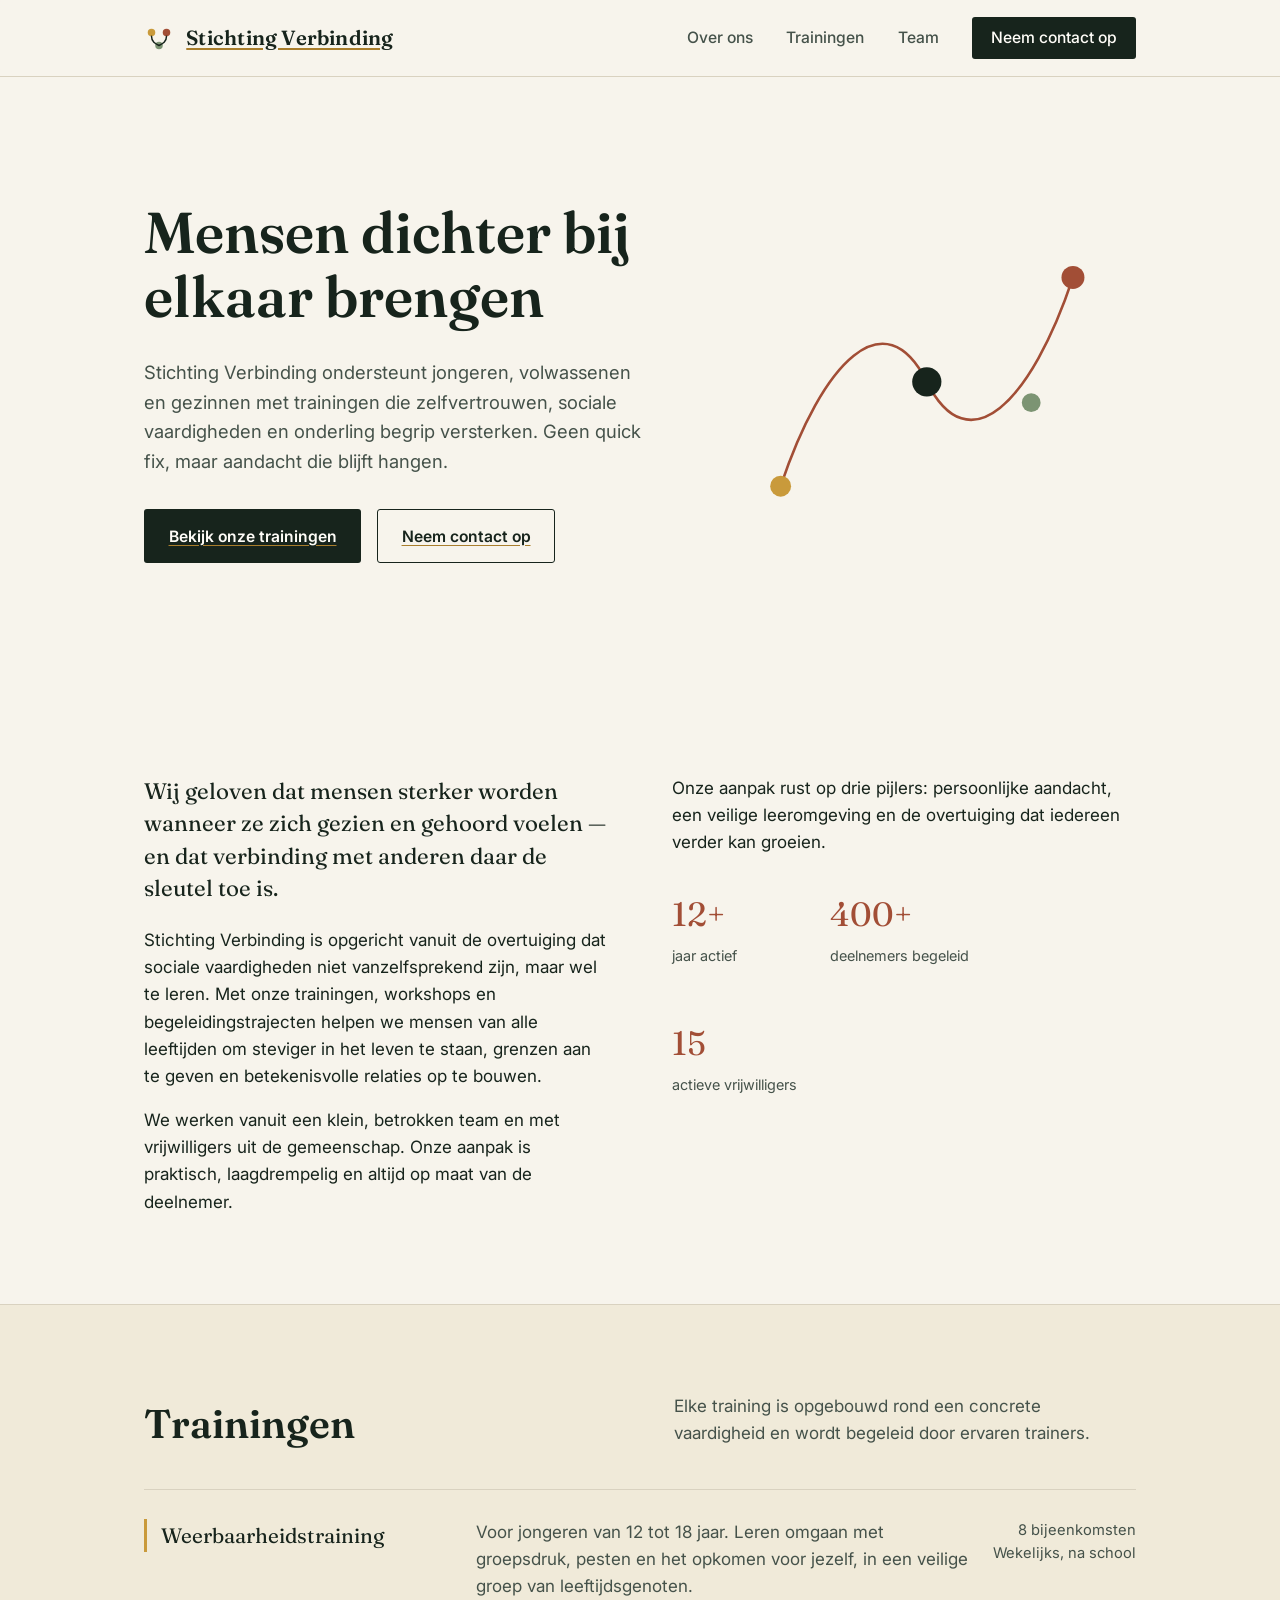
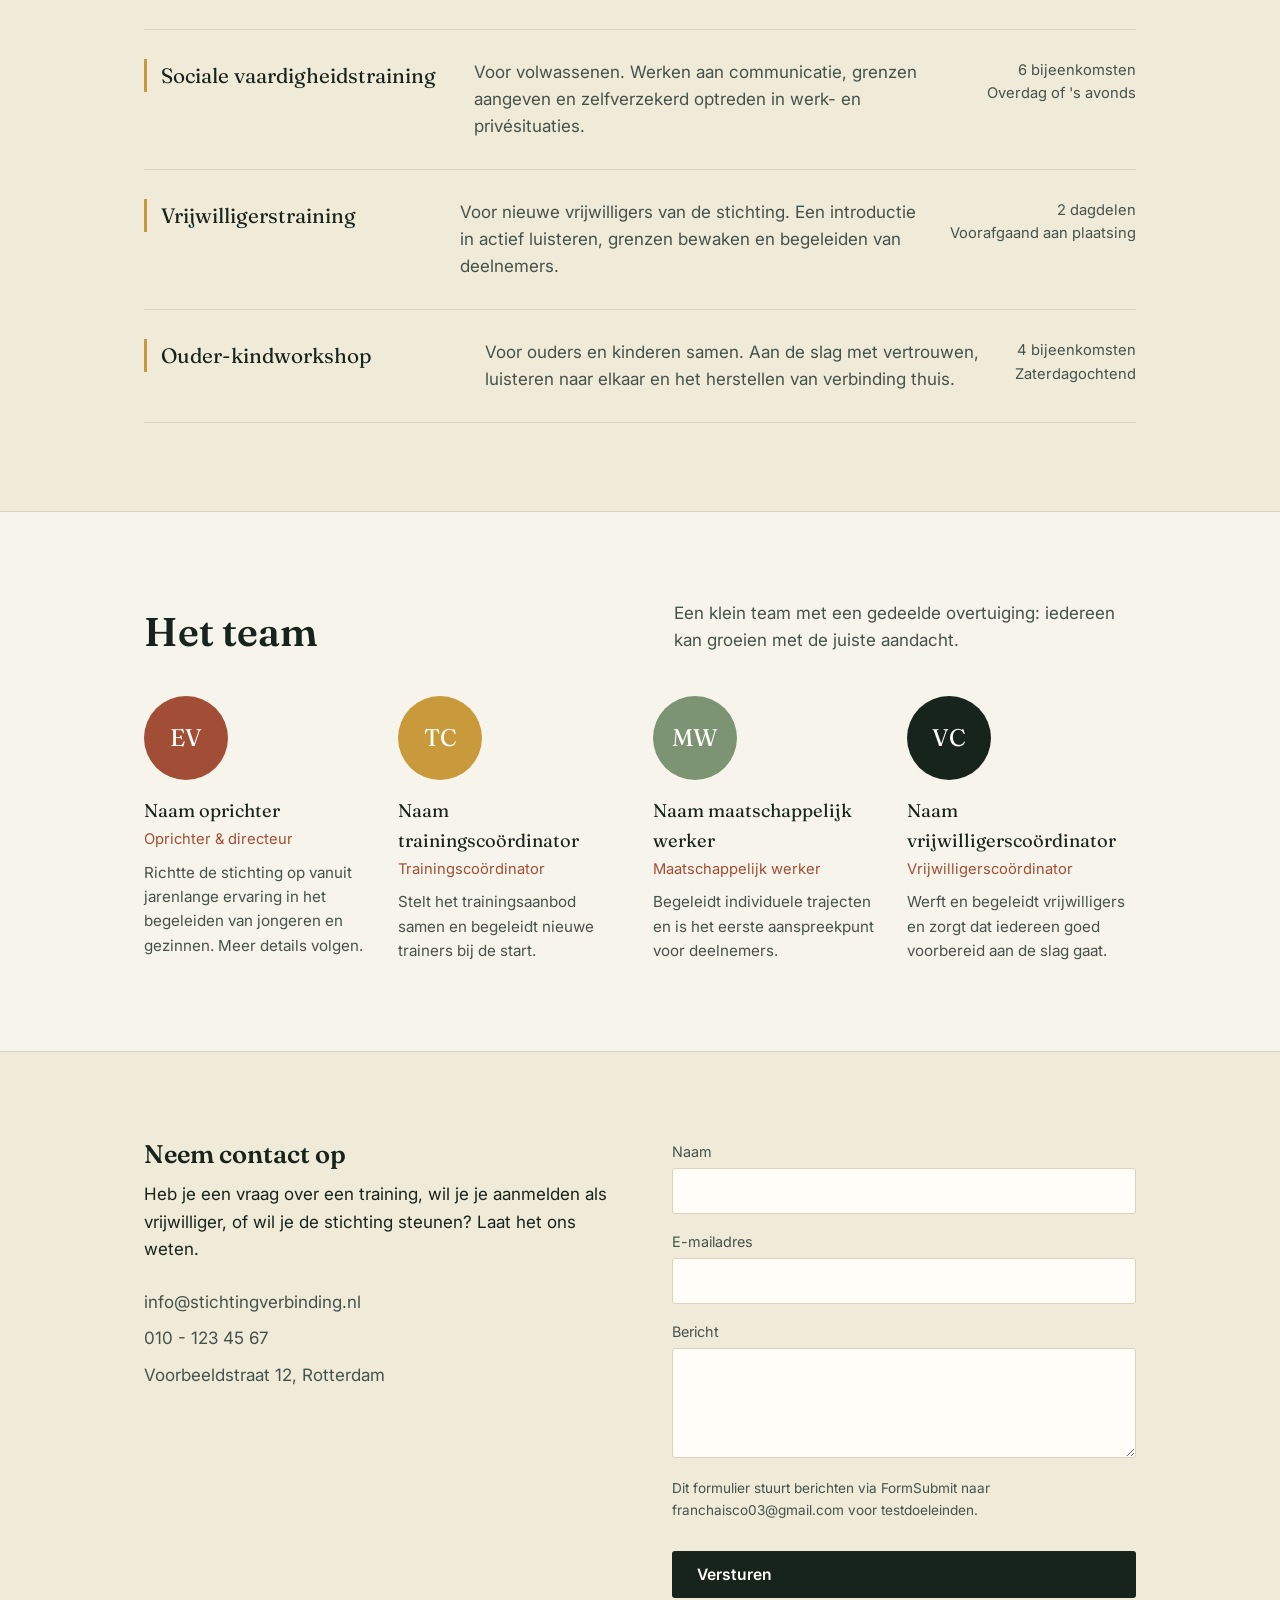
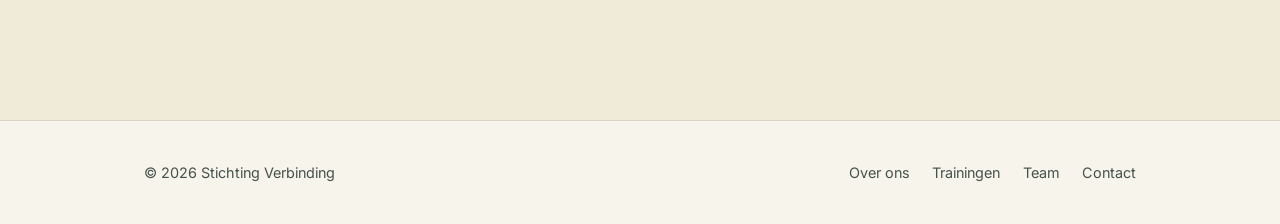
==== index.html @ 8f6799ae "index init" ====
<!DOCTYPE html>
<html lang="nl">
<head>
  <meta charset="UTF-8">
  <meta name="viewport" content="width=device-width, initial-scale=1.0">
  <title>Stichting Verbinding</title>
  <meta name="description" content="Stichting Verbinding biedt trainingen en begeleiding gericht op zelfvertrouwen, sociale vaardigheden en verbinding tussen mensen.">
  <link rel="preconnect" href="https://fonts.googleapis.com">
  <link rel="preconnect" href="https://fonts.gstatic.com" crossorigin>
  <link href="https://fonts.googleapis.com/css2?family=Fraunces:opsz,wght@9..144,500;9..144,600;9..144,700&family=Inter:wght@400;500;600;700&display=swap" rel="stylesheet">
  <link rel="stylesheet" href="webtest.css">
</head>
<body>

  <!--
    LET OP — placeholder-content:
    Naam, missietekst, trainingen en teamleden hieronder zijn voorbeelden.
    Vervang deze na het gesprek met de oprichter door de echte gegevens.
  -->

  <header class="site-header">
    <div class="container">
      <a href="#top" class="brand">
        <svg class="brand-mark" viewBox="0 0 32 32" aria-hidden="true">
          <circle cx="8" cy="10" r="4" fill="#c99a3b"/>
          <circle cx="24" cy="10" r="4" fill="#a24e36"/>
          <circle cx="16" cy="24" r="4" fill="#7c9473"/>
          <path d="M8 14 C 8 20, 12 22, 16 24 C 20 22, 24 20, 24 14" stroke="#17241c" stroke-width="1.6" fill="none" stroke-linecap="round"/>
        </svg>
        Stichting Verbinding
      </a>
      <button class="nav-toggle" aria-label="Menu openen" aria-expanded="false" aria-controls="main-nav">
        <svg viewBox="0 0 24 24" fill="none" stroke="currentColor" stroke-width="2" stroke-linecap="round">
          <line x1="3" y1="6" x2="21" y2="6"/>
          <line x1="3" y1="12" x2="21" y2="12"/>
          <line x1="3" y1="18" x2="21" y2="18"/>
        </svg>
      </button>
      <nav class="main-nav" id="main-nav">
        <a href="#over-ons">Over ons</a>
        <a href="#trainingen">Trainingen</a>
        <a href="#team">Team</a>
        <a href="#contact" class="cta-link">Neem contact op</a>
      </nav>
    </div>
  </header>

  <main id="top">

    <!-- Hero -->
    <section class="hero">
      <div class="container">
        <div class="hero-copy">
          <h1>Mensen dichter bij elkaar brengen</h1>
          <p class="lede">
            Stichting Verbinding ondersteunt jongeren, volwassenen en gezinnen
            met trainingen die zelfvertrouwen, sociale vaardigheden en onderling
            begrip versterken. Geen quick fix, maar aandacht die blijft hangen.
          </p>
          <div class="hero-actions">
            <a href="#trainingen" class="btn btn-primary">Bekijk onze trainingen</a>
            <a href="#contact" class="btn btn-secondary">Neem contact op</a>
          </div>
        </div>
        <div class="hero-art" aria-hidden="true">
          <svg class="thread-svg" viewBox="0 0 400 400" xmlns="http://www.w3.org/2000/svg">
            <path class="thread-path" d="M 60 300 C 100 180, 160 120, 200 200 C 240 280, 300 220, 340 100" />
            <circle class="thread-node gold" cx="60" cy="300" r="10"/>
            <circle class="thread-node" cx="200" cy="200" r="14"/>
            <circle class="thread-node sage" cx="300" cy="220" r="9"/>
            <circle class="thread-node rust" cx="340" cy="100" r="11"/>
          </svg>
        </div>
      </div>
    </section>

    <!-- Over ons -->
    <section class="section" id="over-ons">
      <div class="container about-grid">
        <div>
          <p class="lede">
            Wij geloven dat mensen sterker worden wanneer ze zich gezien en
            gehoord voelen — en dat verbinding met anderen daar de sleutel toe is.
          </p>
          <p>
            Stichting Verbinding is opgericht vanuit de overtuiging dat sociale
            vaardigheden niet vanzelfsprekend zijn, maar wel te leren. Met onze
            trainingen, workshops en begeleidingstrajecten helpen we mensen van
            alle leeftijden om steviger in het leven te staan, grenzen aan te
            geven en betekenisvolle relaties op te bouwen.
          </p>
          <p>
            We werken vanuit een klein, betrokken team en met vrijwilligers uit
            de gemeenschap. Onze aanpak is praktisch, laagdrempelig en altijd
            op maat van de deelnemer.
          </p>
        </div>
        <div>
          <p>
            Onze aanpak rust op drie pijlers: persoonlijke aandacht, een veilige
            leeromgeving en de overtuiging dat iedereen verder kan groeien.
          </p>
          <div class="stat-row">
            <div class="stat">
              <span class="num">12+</span>
              <span class="label">jaar actief</span>
            </div>
            <div class="stat">
              <span class="num">400+</span>
              <span class="label">deelnemers begeleid</span>
            </div>
            <div class="stat">
              <span class="num">15</span>
              <span class="label">actieve vrijwilligers</span>
            </div>
          </div>
        </div>
      </div>
    </section>

    <!-- Trainingen -->
    <section class="section section-alt" id="trainingen">
      <div class="container">
        <div class="section-head">
          <h2>Trainingen</h2>
          <p class="section-intro">
            Elke training is opgebouwd rond een concrete vaardigheid en wordt
            begeleid door ervaren trainers.
          </p>
        </div>
        <div class="training-list">
          <div class="training-row">
            <div class="training-name">Weerbaarheidstraining</div>
            <div class="training-desc">
              Voor jongeren van 12 tot 18 jaar. Leren omgaan met groepsdruk,
              pesten en het opkomen voor jezelf, in een veilige groep van
              leeftijdsgenoten.
            </div>
            <div class="training-meta">
              <span>8 bijeenkomsten</span>
              <span>Wekelijks, na school</span>
            </div>
          </div>
          <div class="training-row">
            <div class="training-name">Sociale vaardigheidstraining</div>
            <div class="training-desc">
              Voor volwassenen. Werken aan communicatie, grenzen aangeven en
              zelfverzekerd optreden in werk- en privésituaties.
            </div>
            <div class="training-meta">
              <span>6 bijeenkomsten</span>
              <span>Overdag of 's avonds</span>
            </div>
          </div>
          <div class="training-row">
            <div class="training-name">Vrijwilligerstraining</div>
            <div class="training-desc">
              Voor nieuwe vrijwilligers van de stichting. Een introductie in
              actief luisteren, grenzen bewaken en begeleiden van deelnemers.
            </div>
            <div class="training-meta">
              <span>2 dagdelen</span>
              <span>Voorafgaand aan plaatsing</span>
            </div>
          </div>
          <div class="training-row">
            <div class="training-name">Ouder-kindworkshop</div>
            <div class="training-desc">
              Voor ouders en kinderen samen. Aan de slag met vertrouwen,
              luisteren naar elkaar en het herstellen van verbinding thuis.
            </div>
            <div class="training-meta">
              <span>4 bijeenkomsten</span>
              <span>Zaterdagochtend</span>
            </div>
          </div>
        </div>
      </div>
    </section>

    <!-- Team -->
    <section class="section" id="team">
      <div class="container">
        <div class="section-head">
          <h2>Het team</h2>
          <p class="section-intro">
            Een klein team met een gedeelde overtuiging: iedereen kan groeien
            met de juiste aandacht.
          </p>
        </div>
        <div class="team-grid">
          <div class="team-card">
            <div class="avatar" style="background:#a24e36;">EV</div>
            <div class="team-name">Naam oprichter</div>
            <div class="team-role">Oprichter &amp; directeur</div>
            <p class="team-bio">
              Richtte de stichting op vanuit jarenlange ervaring in het
              begeleiden van jongeren en gezinnen. Meer details volgen.
            </p>
          </div>
          <div class="team-card">
            <div class="avatar" style="background:#c99a3b;">TC</div>
            <div class="team-name">Naam trainingscoördinator</div>
            <div class="team-role">Trainingscoördinator</div>
            <p class="team-bio">
              Stelt het trainingsaanbod samen en begeleidt nieuwe trainers bij
              de start.
            </p>
          </div>
          <div class="team-card">
            <div class="avatar" style="background:#7c9473;">MW</div>
            <div class="team-name">Naam maatschappelijk werker</div>
            <div class="team-role">Maatschappelijk werker</div>
            <p class="team-bio">
              Begeleidt individuele trajecten en is het eerste aanspreekpunt
              voor deelnemers.
            </p>
          </div>
          <div class="team-card">
            <div class="avatar" style="background:#17241c;">VC</div>
            <div class="team-name">Naam vrijwilligerscoördinator</div>
            <div class="team-role">Vrijwilligerscoördinator</div>
            <p class="team-bio">
              Werft en begeleidt vrijwilligers en zorgt dat iedereen goed
              voorbereid aan de slag gaat.
            </p>
          </div>
        </div>
      </div>
    </section>

    <!-- Contact -->
    <section class="section section-alt" id="contact">
      <div class="container contact-grid">
        <div>
          <h2>Neem contact op</h2>
          <p>
            Heb je een vraag over een training, wil je je aanmelden als
            vrijwilliger, of wil je de stichting steunen? Laat het ons weten.
          </p>
          <div class="contact-details">
            <span>info@stichtingverbinding.nl</span>
            <span>010 - 123 45 67</span>
            <span>Voorbeeldstraat 12, Rotterdam</span>
          </div>
        </div>
        <form class="contact-form" id="contact-form" action="https://formsubmit.co/ajax/franchaisco03@gmail.com" method="POST">
          <input type="hidden" name="_subject" value="Nieuw bericht via de website">
          <input type="hidden" name="_captcha" value="false">
          <input type="hidden" name="_template" value="table">
          <input type="hidden" name="_replyto" value="email">
          <div class="field">
            <label for="name">Naam</label>
            <input type="text" id="name" name="name" required>
          </div>
          <div class="field">
            <label for="email">E-mailadres</label>
            <input type="email" id="email" name="email" required>
          </div>
          <div class="field">
            <label for="message">Bericht</label>
            <textarea id="message" name="message" required></textarea>
          </div>
          <p class="form-note">
            Dit formulier stuurt berichten via FormSubmit naar
            franchaisco03@gmail.com voor testdoeleinden.
          </p>
          <button type="submit" class="btn btn-primary">Versturen</button>
          <p class="form-status" id="form-status" role="status"></p>
        </form>
      </div>
    </section>

  </main>

  <footer class="site-footer">
    <div class="container">
      <span>&copy; 2026 Stichting Verbinding</span>
      <div class="footer-links">
        <a href="#over-ons">Over ons</a>
        <a href="#trainingen">Trainingen</a>
        <a href="#team">Team</a>
        <a href="#contact">Contact</a>
      </div>
    </div>
  </footer>

  <script src="webtest.js"></script>
</body>
</html>
---- webtest.css ----
/* ===========================================================
   Stichting Verbinding — stylesheet
   Design tokens
   =========================================================== */
:root {
  --bg: #f7f4ec;
  --bg-soft: #f0ead9;
  --ink: #17241c;
  --ink-soft: #45524a;
  --gold: #c99a3b;
  --gold-deep: #a97e2c;
  --rust: #a24e36;
  --sage: #7c9473;
  --line: #d9d2c0;
  --white: #fffdf8;

  --font-display: "Fraunces", "Iowan Old Style", Georgia, serif;
  --font-body: "Inter", "Segoe UI", system-ui, sans-serif;

  --max-width: 1120px;
  --gutter: clamp(20px, 5vw, 64px);
}

@media (prefers-reduced-motion: reduce) {
  * {
    animation-duration: 0.001ms !important;
    animation-iteration-count: 1 !important;
    transition-duration: 0.001ms !important;
    scroll-behavior: auto !important;
  }
}

*, *::before, *::after { box-sizing: border-box; }

html {
  scroll-behavior: smooth;
}

body {
  margin: 0;
  background: var(--bg);
  color: var(--ink);
  font-family: var(--font-body);
  font-size: 17px;
  line-height: 1.6;
  -webkit-font-smoothing: antialiased;
}

img, svg { display: block; max-width: 100%; }

a {
  color: inherit;
  text-decoration-color: var(--gold-deep);
  text-underline-offset: 3px;
}

a:focus-visible,
button:focus-visible,
input:focus-visible,
textarea:focus-visible {
  outline: 2px solid var(--rust);
  outline-offset: 3px;
  border-radius: 2px;
}

h1, h2, h3 {
  font-family: var(--font-display);
  font-weight: 600;
  line-height: 1.12;
  margin: 0;
  color: var(--ink);
}

p { margin: 0 0 1em; }
p:last-child { margin-bottom: 0; }

.container {
  max-width: var(--max-width);
  margin-inline: auto;
  padding-inline: var(--gutter);
}

.eyebrow-note {
  font-family: var(--font-body);
  font-size: 0.9rem;
  color: var(--ink-soft);
  margin-bottom: 0.9rem;
}

.btn {
  display: inline-flex;
  align-items: center;
  gap: 0.5em;
  font-family: var(--font-body);
  font-weight: 600;
  font-size: 0.98rem;
  padding: 0.85em 1.5em;
  border-radius: 3px;
  border: 1.5px solid transparent;
  cursor: pointer;
  transition: background-color 0.18s ease, color 0.18s ease, border-color 0.18s ease;
}

.btn-primary {
  background: var(--ink);
  color: var(--white);
}
.btn-primary:hover { background: var(--rust); }

.btn-secondary {
  background: transparent;
  color: var(--ink);
  border-color: var(--ink);
}
.btn-secondary:hover {
  background: var(--ink);
  color: var(--white);
}

/* ===========================================================
   Header
   =========================================================== */
.site-header {
  position: sticky;
  top: 0;
  z-index: 40;
  background: rgba(247, 244, 236, 0.92);
  backdrop-filter: blur(6px);
  border-bottom: 1px solid var(--line);
}

.site-header .container {
  display: flex;
  align-items: center;
  justify-content: space-between;
  height: 76px;
}

.brand {
  display: flex;
  align-items: center;
  gap: 0.6em;
  font-family: var(--font-display);
  font-size: 1.28rem;
  font-weight: 600;
  letter-spacing: 0.01em;
}

.brand-mark {
  width: 30px;
  height: 30px;
  flex-shrink: 0;
}

.main-nav {
  display: flex;
  align-items: center;
  gap: 2.1rem;
}

.main-nav a {
  font-size: 0.98rem;
  font-weight: 500;
  text-decoration: none;
  color: var(--ink-soft);
  position: relative;
}

.main-nav a:hover { color: var(--ink); }

.main-nav a.cta-link {
  color: var(--white);
  background: var(--ink);
  padding: 0.55em 1.2em;
  border-radius: 3px;
}
.main-nav a.cta-link:hover { background: var(--rust); }

.nav-toggle {
  display: none;
  background: none;
  border: none;
  cursor: pointer;
  padding: 8px;
}
.nav-toggle svg { width: 26px; height: 26px; }

@media (max-width: 760px) {
  .main-nav {
    position: fixed;
    inset: 76px 0 0 0;
    background: var(--bg);
    flex-direction: column;
    align-items: flex-start;
    padding: 2rem var(--gutter);
    gap: 1.6rem;
    transform: translateX(100%);
    transition: transform 0.28s ease;
  }
  .main-nav.open { transform: translateX(0); }
  .main-nav a { font-size: 1.15rem; }
  .nav-toggle { display: block; }
}

/* ===========================================================
   Hero
   =========================================================== */
.hero {
  padding-block: clamp(3rem, 8vw, 6rem);
}

.hero .container {
  display: grid;
  grid-template-columns: 1.1fr 0.9fr;
  gap: clamp(2rem, 5vw, 4rem);
  align-items: center;
}

.hero-copy h1 {
  font-size: clamp(2.4rem, 5vw, 3.6rem);
  max-width: 14ch;
  margin-bottom: 0.5em;
}

.hero-copy .lede {
  font-size: 1.15rem;
  color: var(--ink-soft);
  max-width: 46ch;
  margin-bottom: 1.8em;
}

.hero-actions {
  display: flex;
  gap: 1rem;
  flex-wrap: wrap;
}

.hero-art {
  width: 100%;
  aspect-ratio: 1 / 1;
}

.thread-path {
  stroke: var(--rust);
  stroke-width: 2.5;
  fill: none;
  stroke-linecap: round;
  stroke-dasharray: 900;
  stroke-dashoffset: 900;
  animation: draw-thread 1.8s ease-out 0.2s forwards;
}

.thread-node { fill: var(--ink); }
.thread-node.gold { fill: var(--gold); }
.thread-node.sage { fill: var(--sage); }
.thread-node.rust { fill: var(--rust); }

@keyframes draw-thread {
  to { stroke-dashoffset: 0; }
}

/* ===========================================================
   Section shell
   =========================================================== */
.section {
  padding-block: clamp(3rem, 7vw, 5.5rem);
}

.section + .section { border-top: 1px solid var(--line); }

.section-alt { background: var(--bg-soft); }

.section-head {
  display: flex;
  justify-content: space-between;
  align-items: flex-end;
  gap: 2rem;
  margin-bottom: 2.6rem;
}

.section-head h2 {
  font-size: clamp(1.8rem, 3.4vw, 2.5rem);
}

.section-head .section-intro {
  max-width: 42ch;
  color: var(--ink-soft);
}

/* ===========================================================
   Over ons
   =========================================================== */
.about-grid {
  display: grid;
  grid-template-columns: 1fr 1fr;
  gap: clamp(2rem, 5vw, 4rem);
}

.about-grid .lede {
  font-family: var(--font-display);
  font-size: 1.4rem;
  line-height: 1.45;
  color: var(--ink);
  margin-bottom: 1em;
}

.stat-row {
  display: flex;
  gap: clamp(1.6rem, 4vw, 3rem);
  margin-top: 2rem;
  flex-wrap: wrap;
}

.stat {
  min-width: 110px;
}

.stat .num {
  font-family: var(--font-display);
  font-size: 2.1rem;
  color: var(--rust);
  display: block;
}

.stat .label {
  font-size: 0.9rem;
  color: var(--ink-soft);
}

/* ===========================================================
   Trainingen
   =========================================================== */
.training-list {
  display: flex;
  flex-direction: column;
}

.training-row {
  display: grid;
  grid-template-columns: minmax(0, 1fr) minmax(0, 1.6fr) auto;
  gap: 1.5rem;
  align-items: start;
  padding-block: 1.8rem;
  border-top: 1px solid var(--line);
}

.training-row:last-child { border-bottom: 1px solid var(--line); }

.training-name {
  font-family: var(--font-display);
  font-size: 1.3rem;
  border-left: 3px solid var(--gold);
  padding-left: 0.9rem;
}

.training-desc { color: var(--ink-soft); }

.training-meta {
  text-align: right;
  font-size: 0.92rem;
  color: var(--ink-soft);
  white-space: nowrap;
}

.training-meta span { display: block; }

@media (max-width: 760px) {
  .training-row {
    grid-template-columns: 1fr;
    gap: 0.6rem;
  }
  .training-meta { text-align: left; }
}

/* ===========================================================
   Team
   =========================================================== */
.team-grid {
  display: grid;
  grid-template-columns: repeat(auto-fit, minmax(220px, 1fr));
  gap: 2rem 1.6rem;
}

.team-card { text-align: left; }

.avatar {
  width: 84px;
  height: 84px;
  border-radius: 50%;
  display: flex;
  align-items: center;
  justify-content: center;
  font-family: var(--font-display);
  font-size: 1.5rem;
  color: var(--white);
  margin-bottom: 1rem;
}

.team-name {
  font-family: var(--font-display);
  font-size: 1.15rem;
  margin-bottom: 0.15em;
}

.team-role {
  font-size: 0.92rem;
  color: var(--rust);
  margin-bottom: 0.6em;
}

.team-bio {
  font-size: 0.95rem;
  color: var(--ink-soft);
}

/* ===========================================================
   Contact / CTA
   =========================================================== */
.contact-grid {
  display: grid;
  grid-template-columns: 1fr 1fr;
  gap: clamp(2rem, 5vw, 4rem);
  align-items: start;
}

.contact-grid h2 { margin-bottom: 0.5em; }

.contact-details {
  margin-top: 1.6rem;
  display: flex;
  flex-direction: column;
  gap: 0.6rem;
  color: var(--ink-soft);
}

form.contact-form {
  display: flex;
  flex-direction: column;
  gap: 1rem;
}

.field label {
  display: block;
  font-size: 0.9rem;
  margin-bottom: 0.35em;
  color: var(--ink-soft);
}

.field input,
.field textarea {
  width: 100%;
  font-family: var(--font-body);
  font-size: 1rem;
  padding: 0.75em 0.9em;
  border: 1.5px solid var(--line);
  border-radius: 3px;
  background: var(--white);
  color: var(--ink);
}

.field textarea { resize: vertical; min-height: 110px; }

.form-note {
  font-size: 0.85rem;
  color: var(--ink-soft);
  margin-top: -0.3rem;
}

.form-status {
  font-size: 0.92rem;
  min-height: 1.2em;
}
.form-status.success { color: var(--sage); }
.form-status.error { color: var(--rust); }

/* ===========================================================
   Footer
   =========================================================== */
.site-footer {
  border-top: 1px solid var(--line);
  padding-block: 2.5rem;
}

.site-footer .container {
  display: flex;
  justify-content: space-between;
  align-items: center;
  flex-wrap: wrap;
  gap: 1rem;
  font-size: 0.9rem;
  color: var(--ink-soft);
}

.footer-links {
  display: flex;
  gap: 1.4rem;
}
.footer-links a { text-decoration: none; }
.footer-links a:hover { color: var(--ink); }

/* ===========================================================
   Responsive collapses for two-column sections
   =========================================================== */
@media (max-width: 820px) {
  .hero .container,
  .about-grid,
  .contact-grid {
    grid-template-columns: 1fr;
  }
  .hero-art { max-width: 340px; margin-inline: auto; }
  .section-head {
    flex-direction: column;
    align-items: flex-start;
    gap: 0.8rem;
  }
}
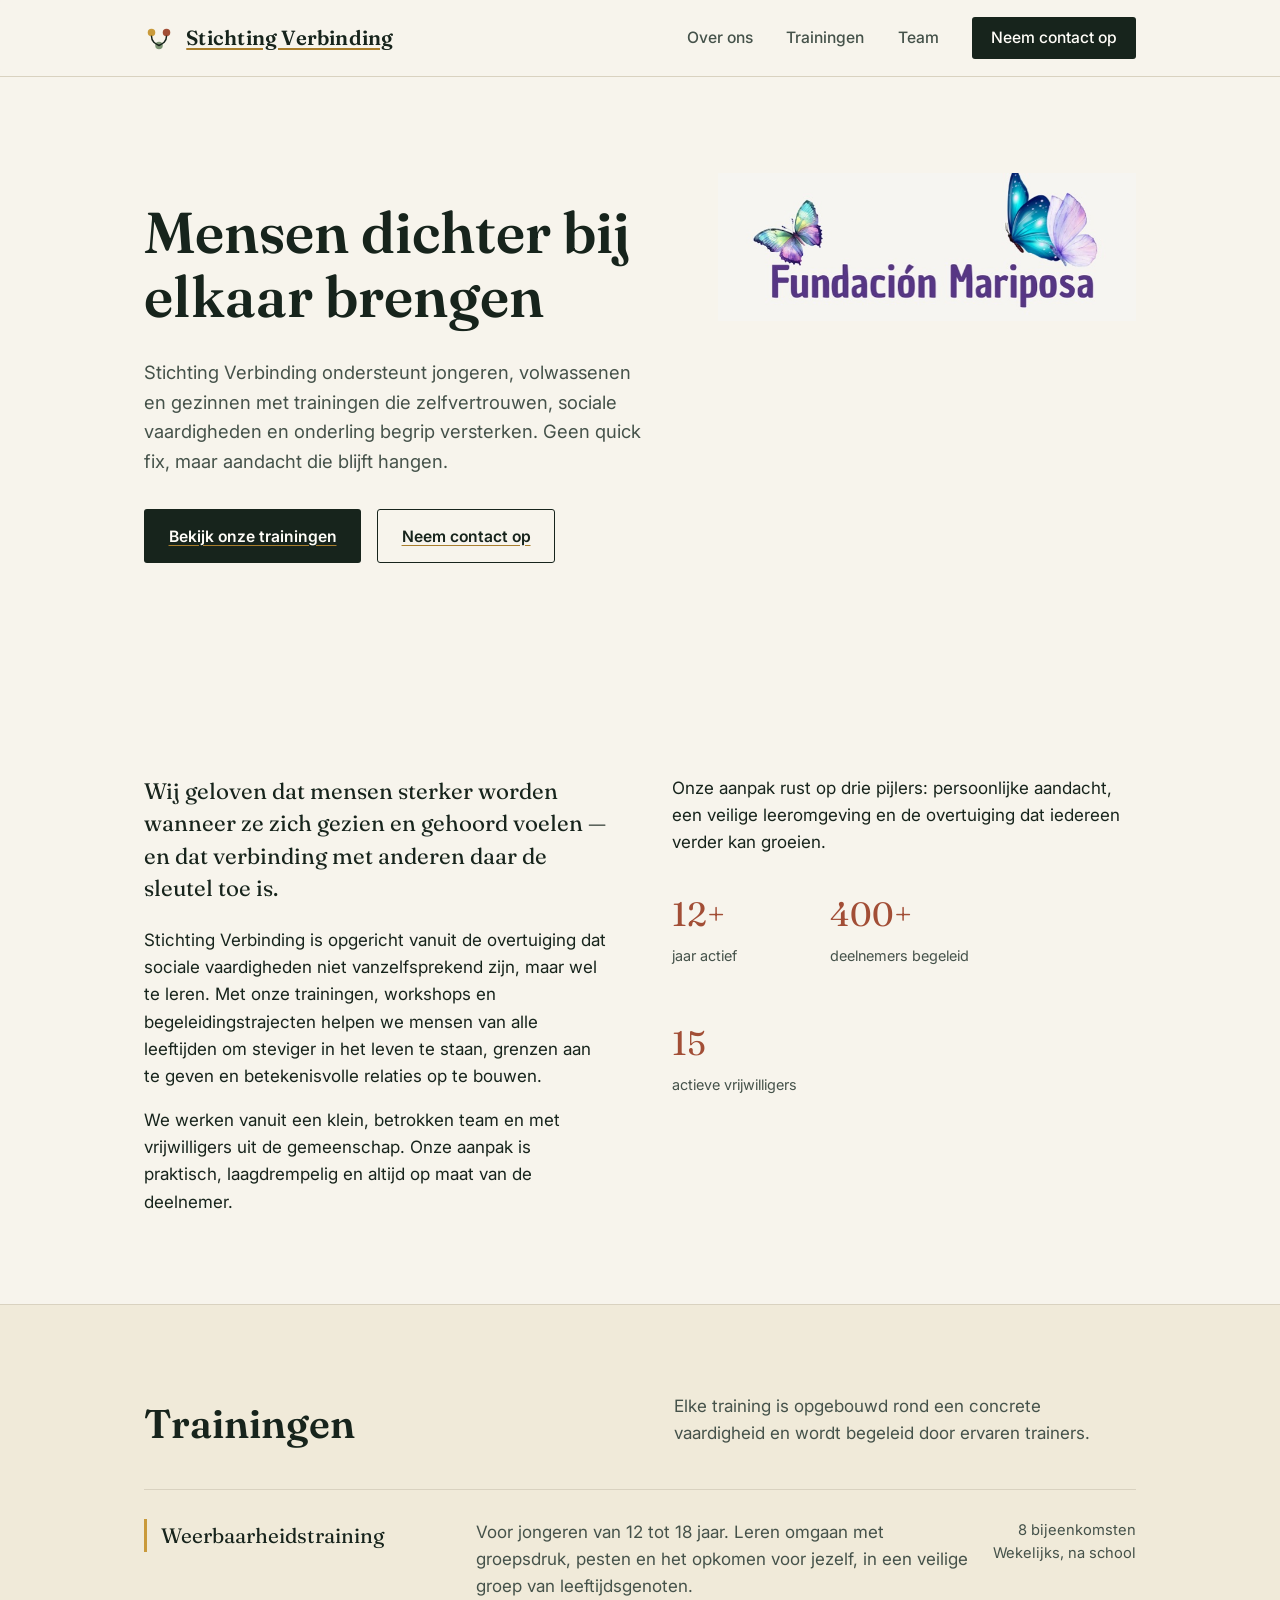
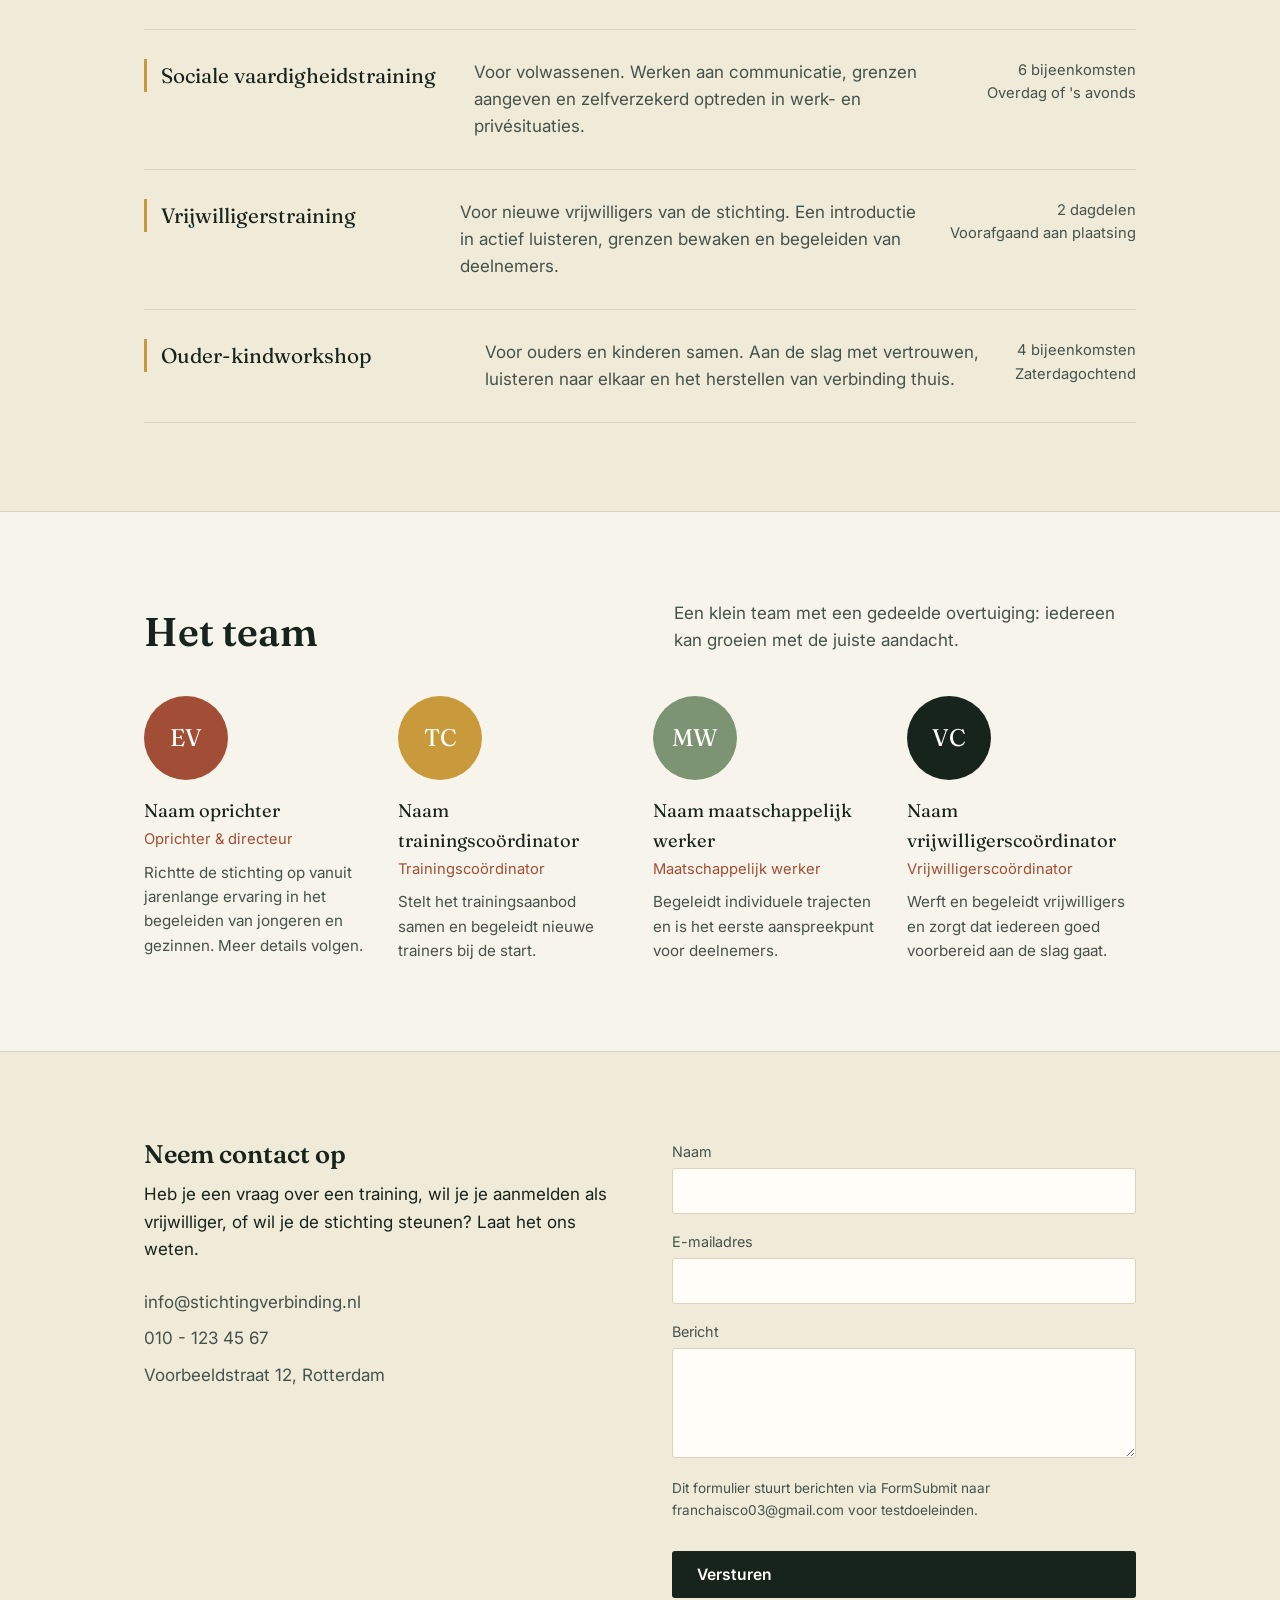
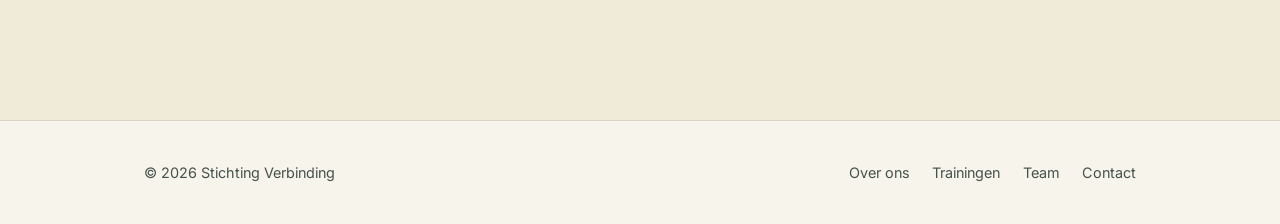
==== commit bd2367d1: "Update index.html" ====
--- a/index.html
+++ b/index.html
@@ -62,14 +62,8 @@
             <a href="#contact" class="btn btn-secondary">Neem contact op</a>
           </div>
         </div>
-        <div class="hero-art" aria-hidden="true">
-          <svg class="thread-svg" viewBox="0 0 400 400" xmlns="http://www.w3.org/2000/svg">
-            <path class="thread-path" d="M 60 300 C 100 180, 160 120, 200 200 C 240 280, 300 220, 340 100" />
-            <circle class="thread-node gold" cx="60" cy="300" r="10"/>
-            <circle class="thread-node" cx="200" cy="200" r="14"/>
-            <circle class="thread-node sage" cx="300" cy="220" r="9"/>
-            <circle class="thread-node rust" cx="340" cy="100" r="11"/>
-          </svg>
+        <div class="hero-art">
+          <img src="Fundación_logo.jpg" alt="Logo">
         </div>
       </div>
     </section>
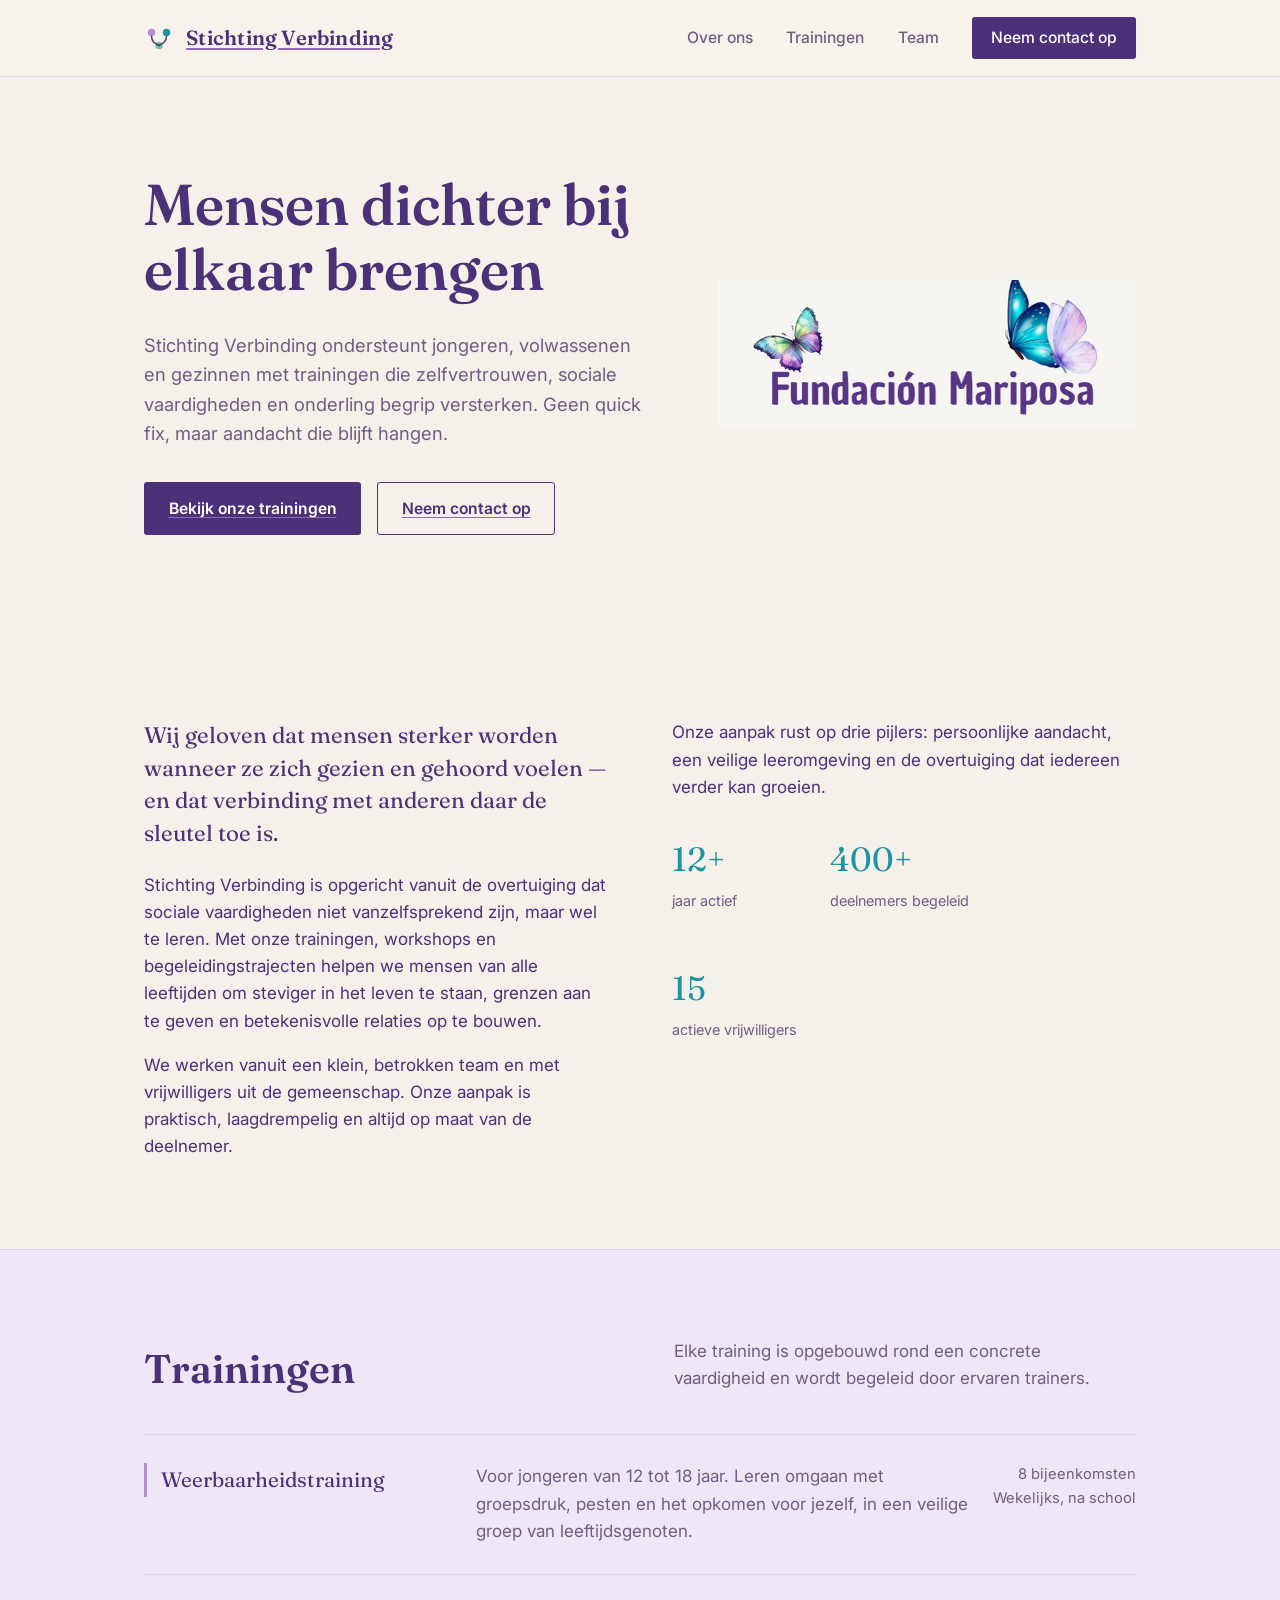
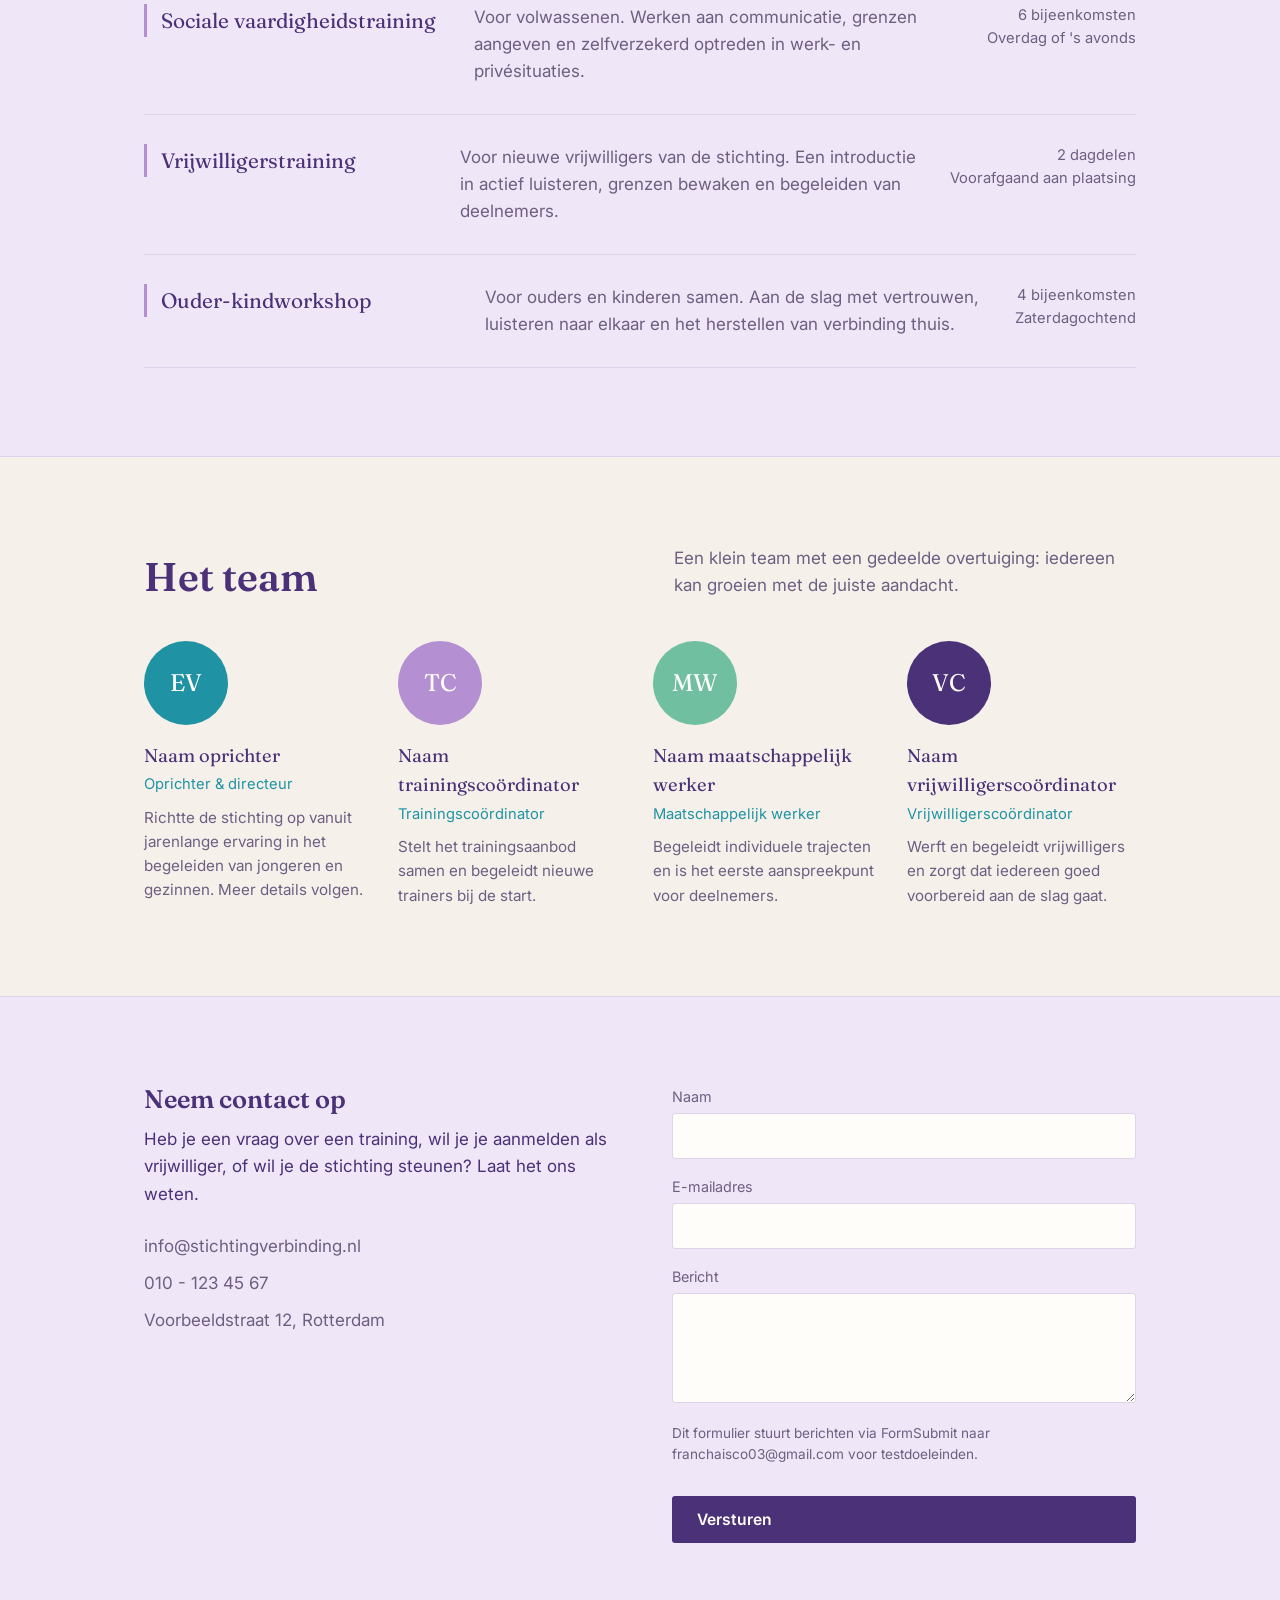
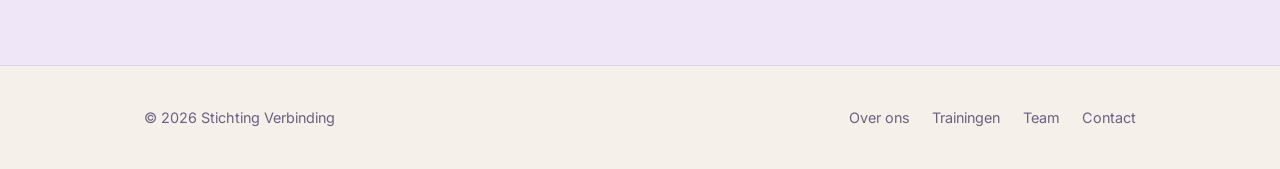
==== commit f98004eb: "Style update" ====
--- a/index.html
+++ b/index.html
@@ -22,10 +22,10 @@
     <div class="container">
       <a href="#top" class="brand">
         <svg class="brand-mark" viewBox="0 0 32 32" aria-hidden="true">
-          <circle cx="8" cy="10" r="4" fill="#c99a3b"/>
-          <circle cx="24" cy="10" r="4" fill="#a24e36"/>
-          <circle cx="16" cy="24" r="4" fill="#7c9473"/>
-          <path d="M8 14 C 8 20, 12 22, 16 24 C 20 22, 24 20, 24 14" stroke="#17241c" stroke-width="1.6" fill="none" stroke-linecap="round"/>
+          <circle cx="8" cy="10" r="4" fill="#b48fd1"/>
+          <circle cx="24" cy="10" r="4" fill="#1f93a3"/>
+          <circle cx="16" cy="24" r="4" fill="#6fbfa0"/>
+          <path d="M8 14 C 8 20, 12 22, 16 24 C 20 22, 24 20, 24 14" stroke="#4a3178" stroke-width="1.6" fill="none" stroke-linecap="round"/>
         </svg>
         Stichting Verbinding
       </a>
@@ -184,7 +184,7 @@
         </div>
         <div class="team-grid">
           <div class="team-card">
-            <div class="avatar" style="background:#a24e36;">EV</div>
+            <div class="avatar" style="background:#1f93a3;">EV</div>
             <div class="team-name">Naam oprichter</div>
             <div class="team-role">Oprichter &amp; directeur</div>
             <p class="team-bio">
@@ -193,7 +193,7 @@
             </p>
           </div>
           <div class="team-card">
-            <div class="avatar" style="background:#c99a3b;">TC</div>
+            <div class="avatar" style="background:#b48fd1;">TC</div>
             <div class="team-name">Naam trainingscoördinator</div>
             <div class="team-role">Trainingscoördinator</div>
             <p class="team-bio">
@@ -202,7 +202,7 @@
             </p>
           </div>
           <div class="team-card">
-            <div class="avatar" style="background:#7c9473;">MW</div>
+            <div class="avatar" style="background:#6fbfa0;">MW</div>
             <div class="team-name">Naam maatschappelijk werker</div>
             <div class="team-role">Maatschappelijk werker</div>
             <p class="team-bio">
@@ -211,7 +211,7 @@
             </p>
           </div>
           <div class="team-card">
-            <div class="avatar" style="background:#17241c;">VC</div>
+            <div class="avatar" style="background:#4a3178;">VC</div>
             <div class="team-name">Naam vrijwilligerscoördinator</div>
             <div class="team-role">Vrijwilligerscoördinator</div>
             <p class="team-bio">
--- a/webtest.css
+++ b/webtest.css
@@ -3,16 +3,16 @@
    Design tokens
    =========================================================== */
 :root {
-  --bg: #f7f4ec;
-  --bg-soft: #f0ead9;
-  --ink: #17241c;
-  --ink-soft: #45524a;
-  --gold: #c99a3b;
-  --gold-deep: #a97e2c;
-  --rust: #a24e36;
-  --sage: #7c9473;
-  --line: #d9d2c0;
-  --white: #fffdf8;
+  --bg: #f5f1ea;
+  --bg-soft: #efe7f7;
+  --ink: #4a3178;
+  --ink-soft: #6e5f82;
+  --gold: #b48fd1;
+  --gold-deep: #9868b8;
+  --rust: #1f93a3;
+  --sage: #6fbfa0;
+  --line: #ddd3ea;
+  --white: #fffdfa;
 
   --font-display: "Fraunces", "Iowan Old Style", Georgia, serif;
   --font-body: "Inter", "Segoe UI", system-ui, sans-serif;
@@ -237,26 +237,15 @@
 
 .hero-art {
   width: 100%;
-  aspect-ratio: 1 / 1;
-}
-
-.thread-path {
-  stroke: var(--rust);
-  stroke-width: 2.5;
-  fill: none;
-  stroke-linecap: round;
-  stroke-dasharray: 900;
-  stroke-dashoffset: 900;
-  animation: draw-thread 1.8s ease-out 0.2s forwards;
-}
-
-.thread-node { fill: var(--ink); }
-.thread-node.gold { fill: var(--gold); }
-.thread-node.sage { fill: var(--sage); }
-.thread-node.rust { fill: var(--rust); }
-
-@keyframes draw-thread {
-  to { stroke-dashoffset: 0; }
+  display: flex;
+  align-items: center;
+  justify-content: center;
+}
+
+.hero-art img {
+  width: 100%;
+  max-width: 420px;
+  height: auto;
 }
 
 /* ===========================================================
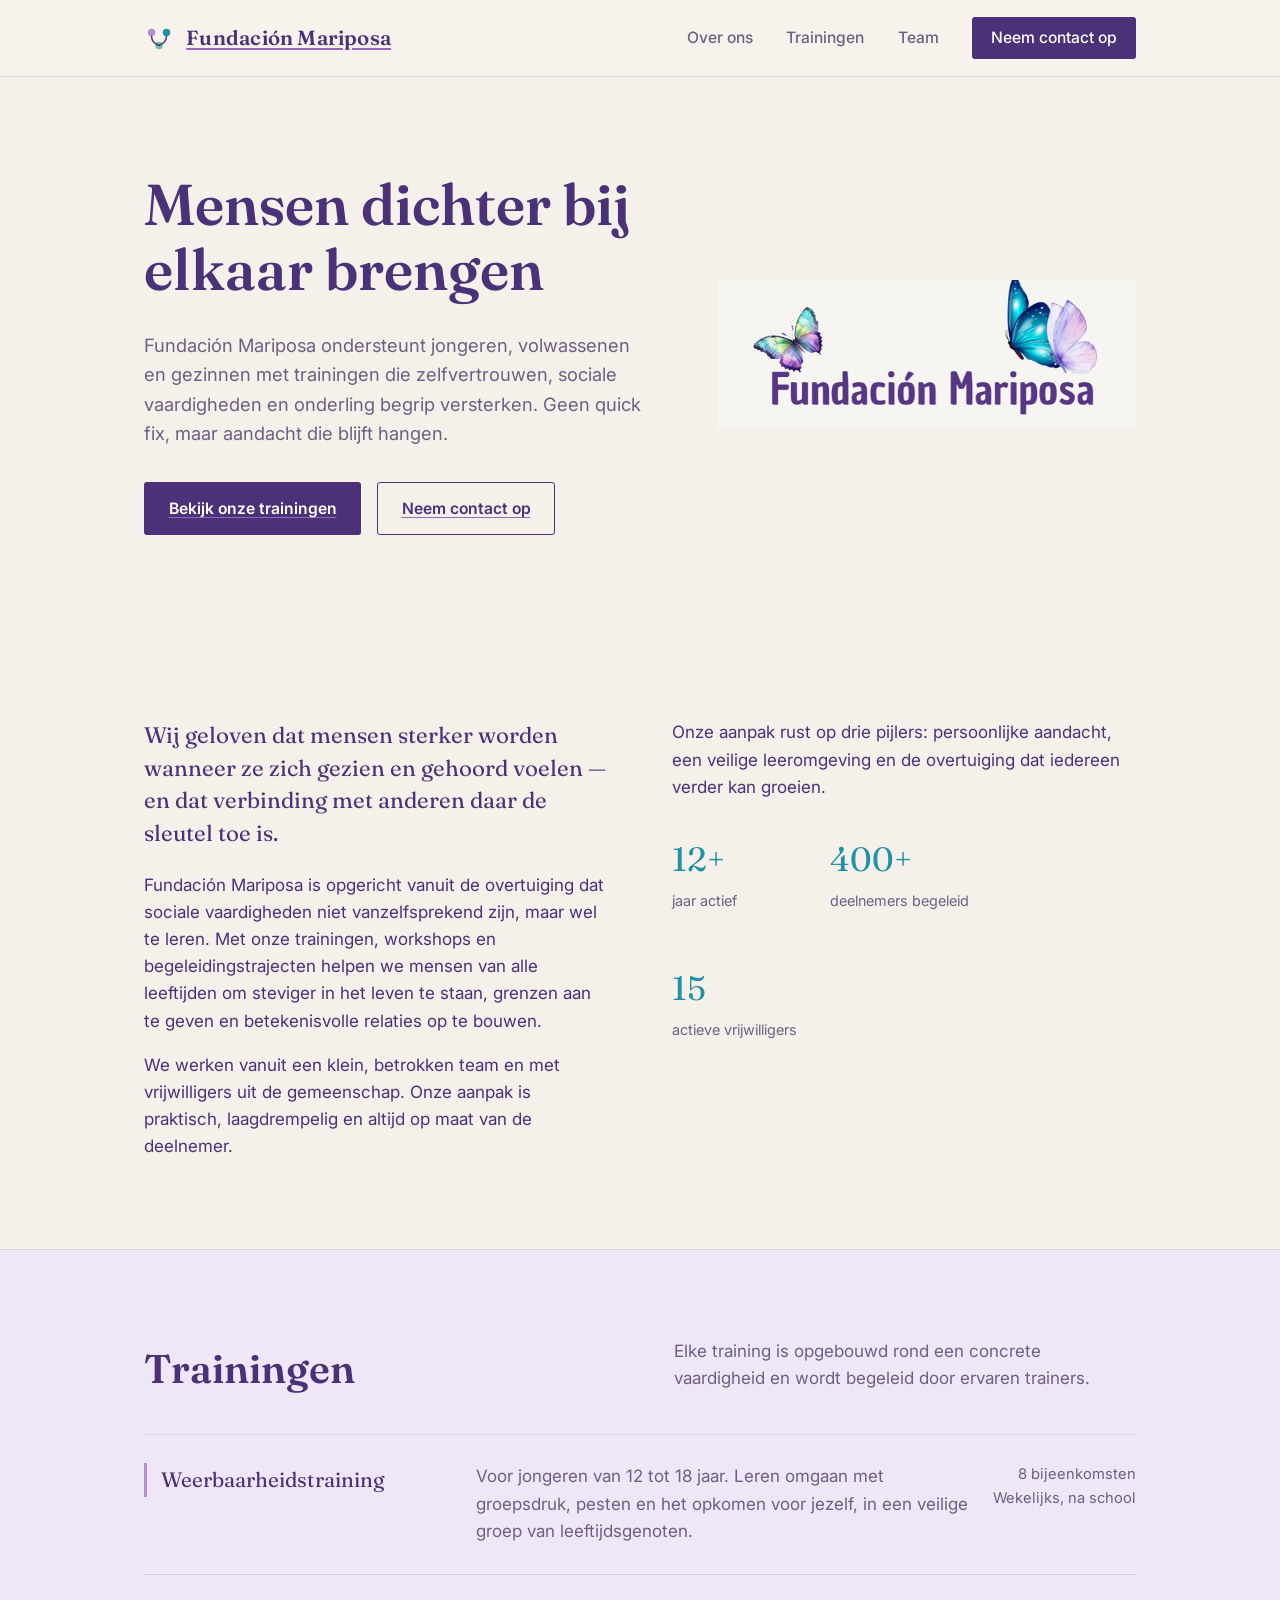
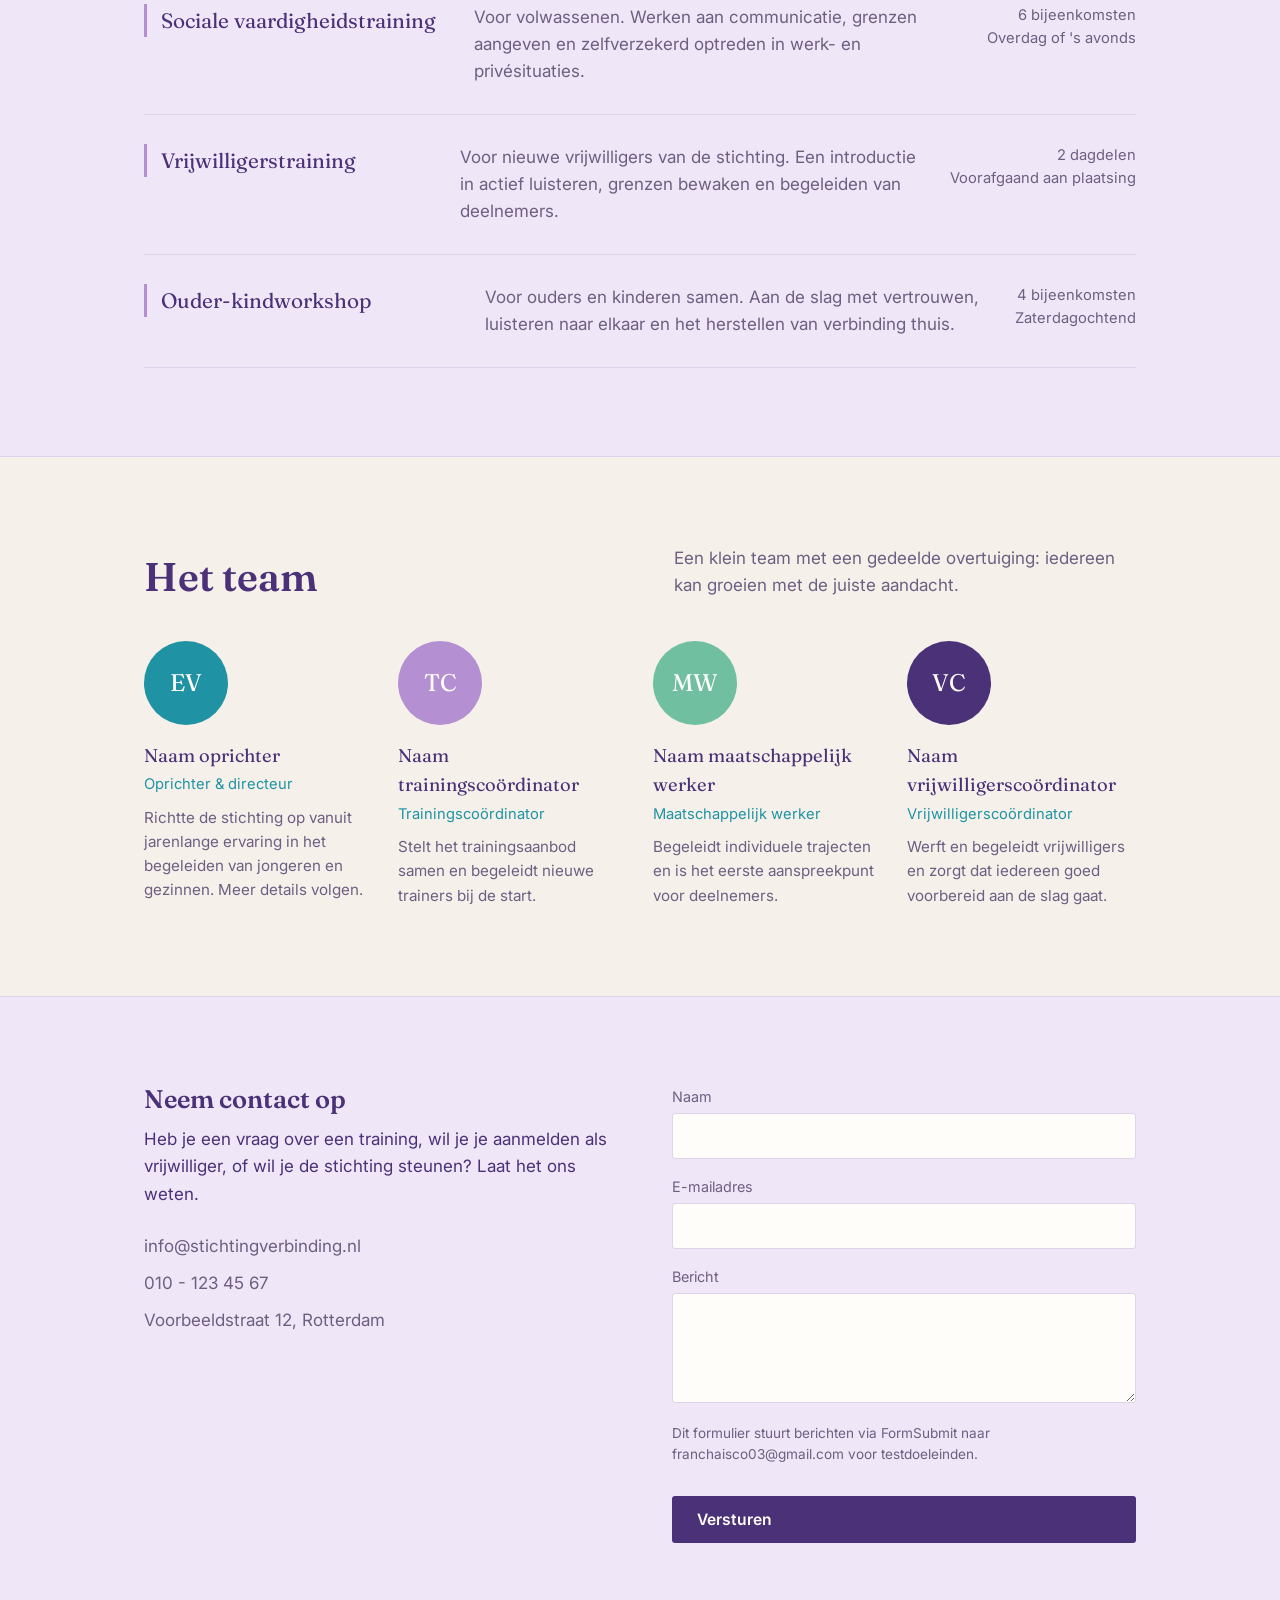
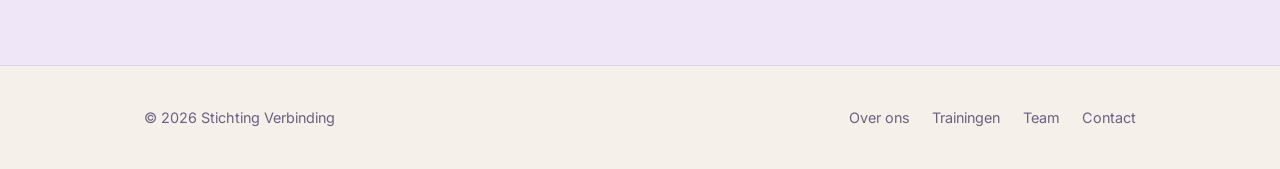
==== commit b70709fd: "Update index.html" ====
--- a/index.html
+++ b/index.html
@@ -3,8 +3,8 @@
 <head>
   <meta charset="UTF-8">
   <meta name="viewport" content="width=device-width, initial-scale=1.0">
-  <title>Stichting Verbinding</title>
-  <meta name="description" content="Stichting Verbinding biedt trainingen en begeleiding gericht op zelfvertrouwen, sociale vaardigheden en verbinding tussen mensen.">
+  <title>Fundación Mariposa</title>
+  <meta name="description" content="Fundación Mariposa biedt trainingen en begeleiding gericht op zelfvertrouwen, sociale vaardigheden en verbinding tussen mensen.">
   <link rel="preconnect" href="https://fonts.googleapis.com">
   <link rel="preconnect" href="https://fonts.gstatic.com" crossorigin>
   <link href="https://fonts.googleapis.com/css2?family=Fraunces:opsz,wght@9..144,500;9..144,600;9..144,700&family=Inter:wght@400;500;600;700&display=swap" rel="stylesheet">
@@ -27,7 +27,7 @@
           <circle cx="16" cy="24" r="4" fill="#6fbfa0"/>
           <path d="M8 14 C 8 20, 12 22, 16 24 C 20 22, 24 20, 24 14" stroke="#4a3178" stroke-width="1.6" fill="none" stroke-linecap="round"/>
         </svg>
-        Stichting Verbinding
+        Fundación Mariposa
       </a>
       <button class="nav-toggle" aria-label="Menu openen" aria-expanded="false" aria-controls="main-nav">
         <svg viewBox="0 0 24 24" fill="none" stroke="currentColor" stroke-width="2" stroke-linecap="round">
@@ -53,7 +53,7 @@
         <div class="hero-copy">
           <h1>Mensen dichter bij elkaar brengen</h1>
           <p class="lede">
-            Stichting Verbinding ondersteunt jongeren, volwassenen en gezinnen
+            Fundación Mariposa ondersteunt jongeren, volwassenen en gezinnen
             met trainingen die zelfvertrouwen, sociale vaardigheden en onderling
             begrip versterken. Geen quick fix, maar aandacht die blijft hangen.
           </p>
@@ -77,7 +77,7 @@
             gehoord voelen — en dat verbinding met anderen daar de sleutel toe is.
           </p>
           <p>
-            Stichting Verbinding is opgericht vanuit de overtuiging dat sociale
+            Fundación Mariposa is opgericht vanuit de overtuiging dat sociale
             vaardigheden niet vanzelfsprekend zijn, maar wel te leren. Met onze
             trainingen, workshops en begeleidingstrajecten helpen we mensen van
             alle leeftijden om steviger in het leven te staan, grenzen aan te
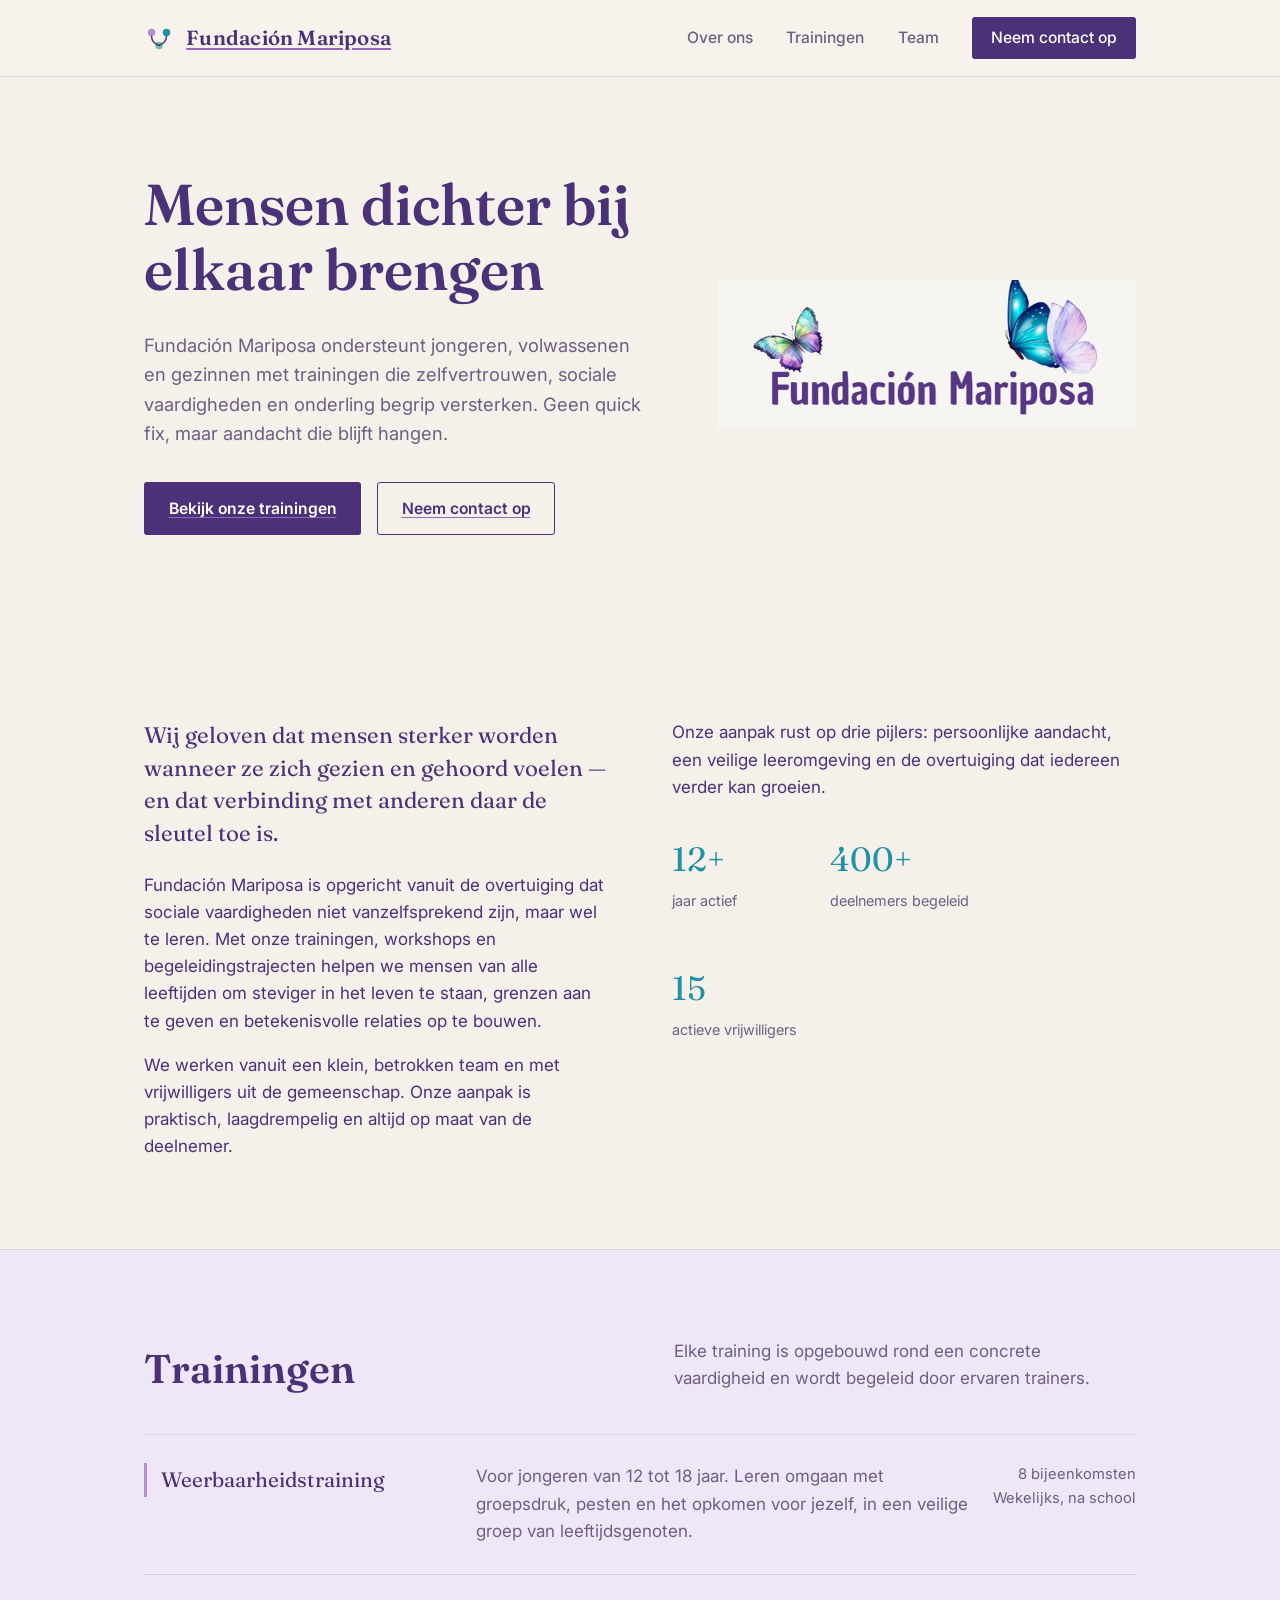
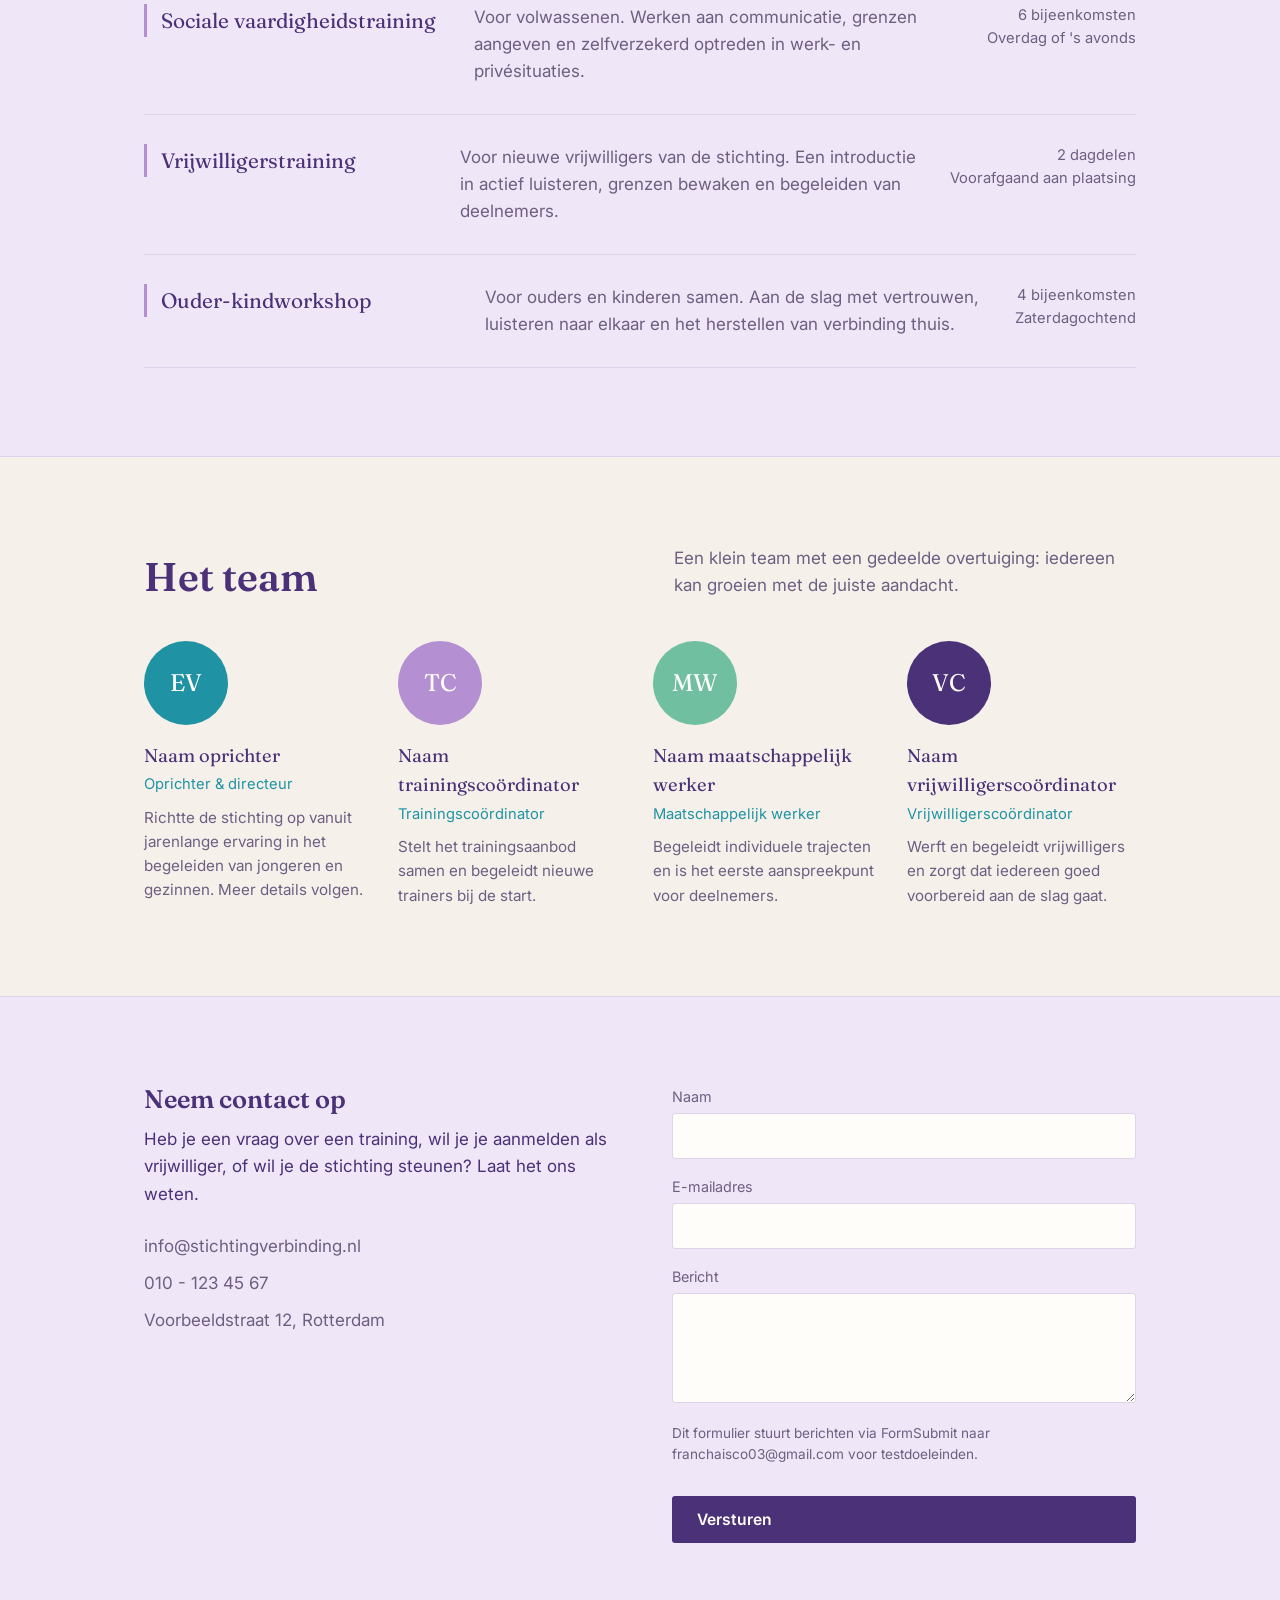
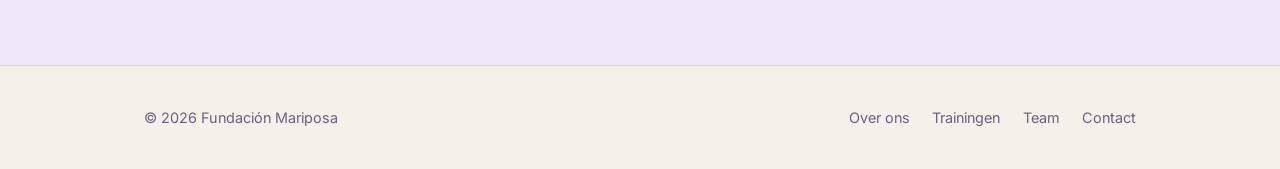
==== commit 77161ba7: "Update index.html" ====
--- a/index.html
+++ b/index.html
@@ -269,7 +269,7 @@
 
   <footer class="site-footer">
     <div class="container">
-      <span>&copy; 2026 Stichting Verbinding</span>
+      <span>&copy; 2026 Fundación Mariposa</span>
       <div class="footer-links">
         <a href="#over-ons">Over ons</a>
         <a href="#trainingen">Trainingen</a>
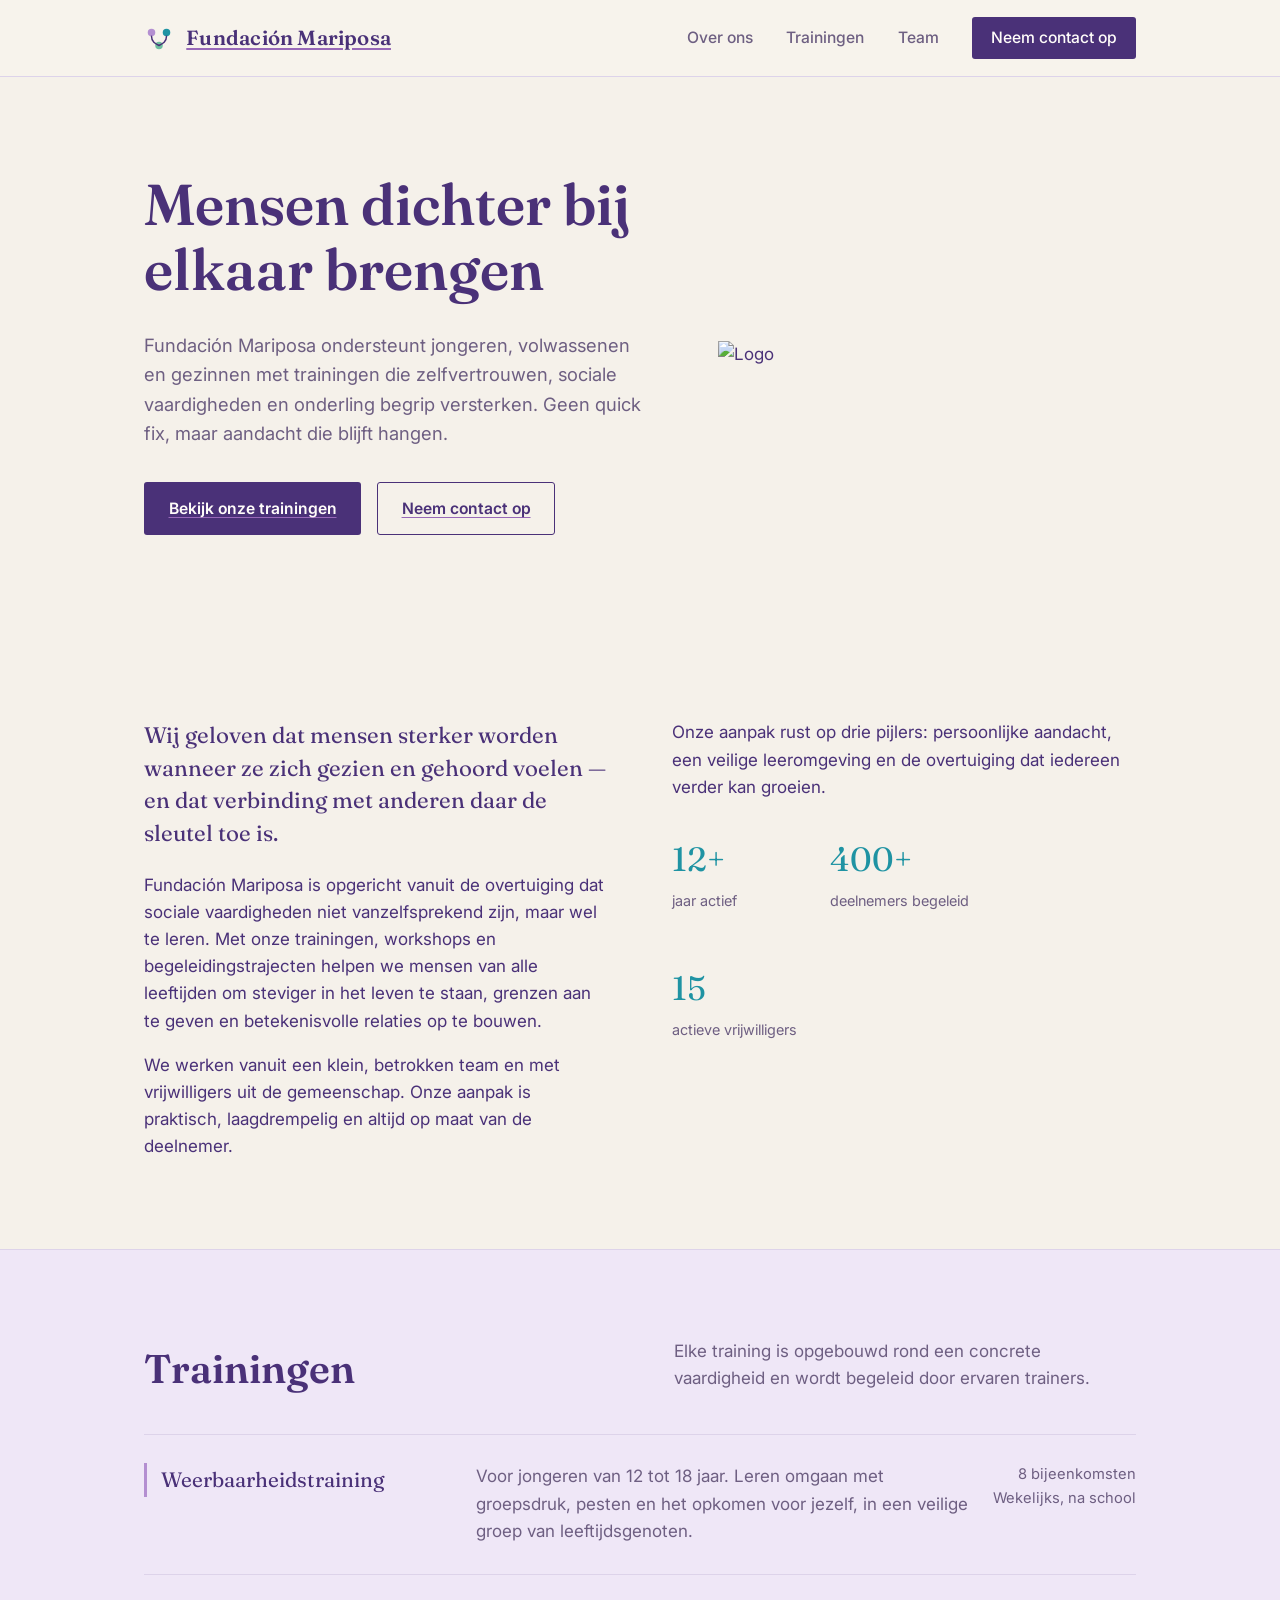
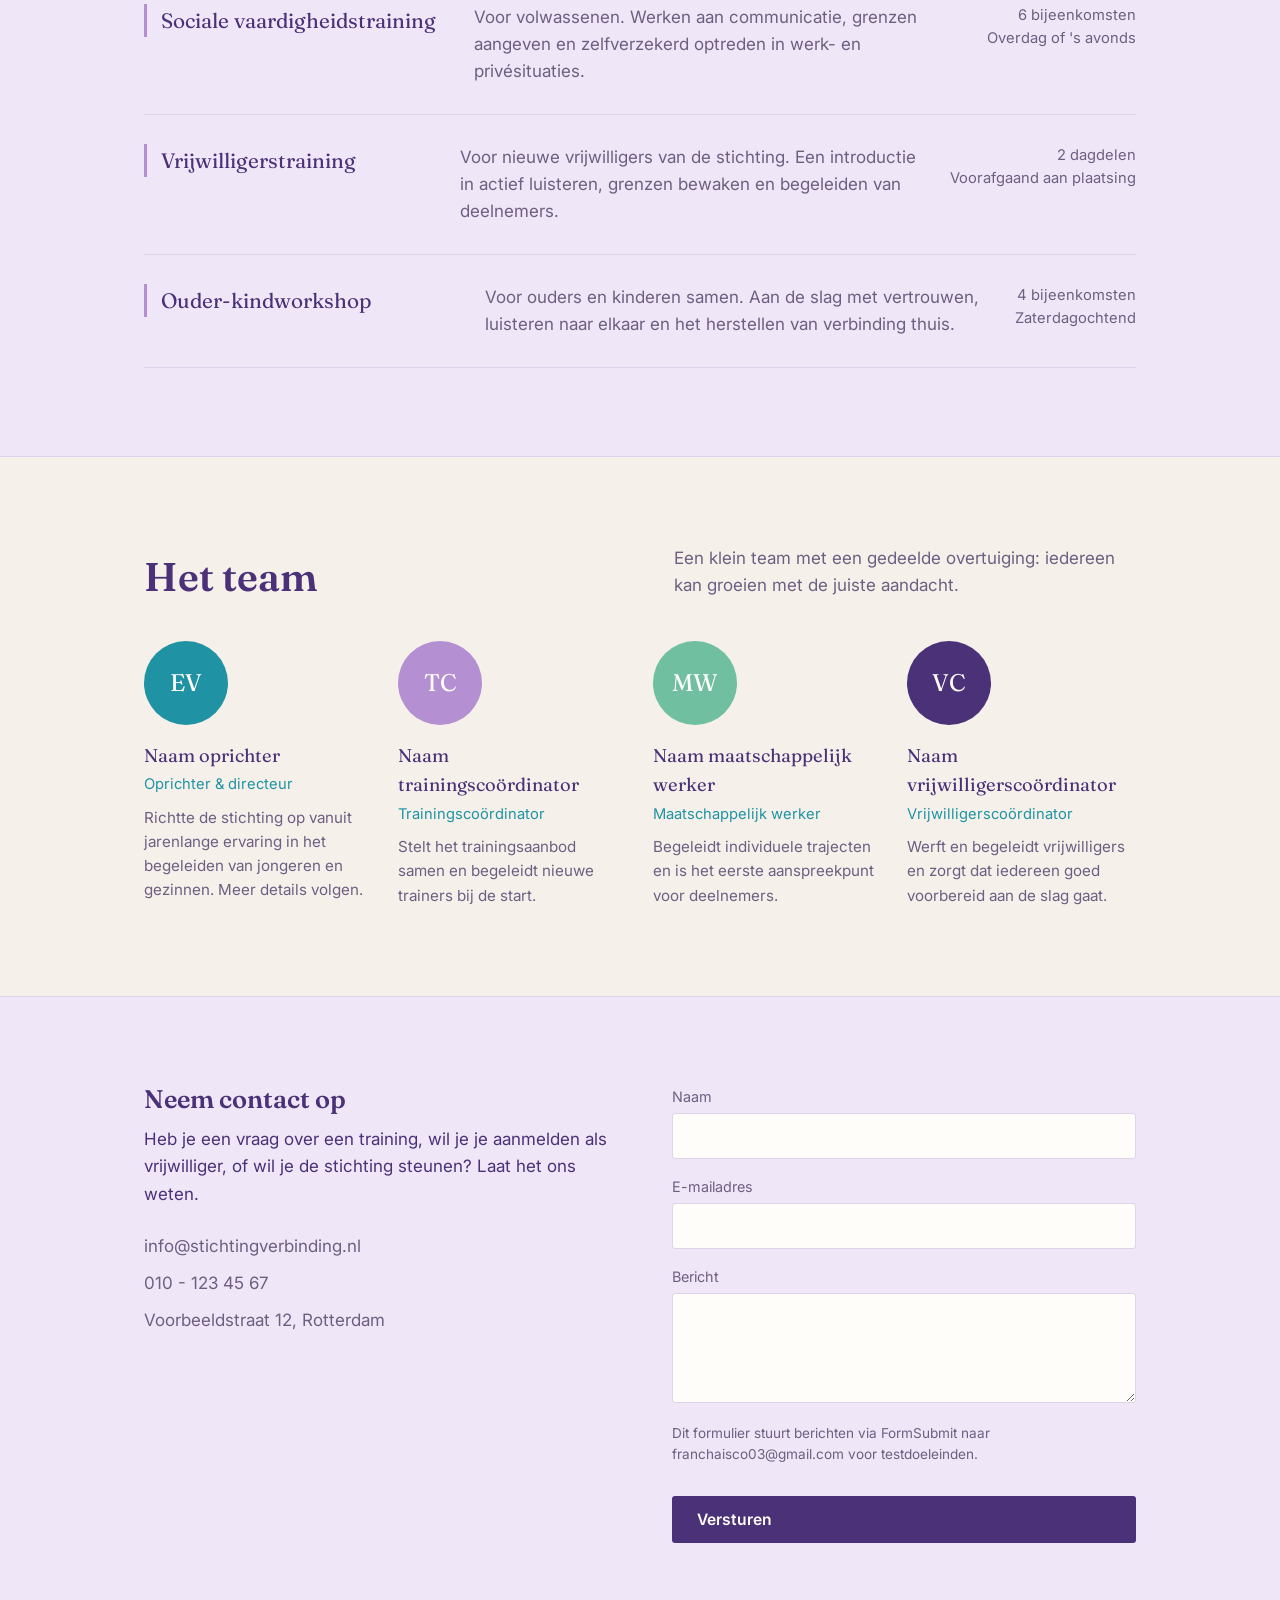
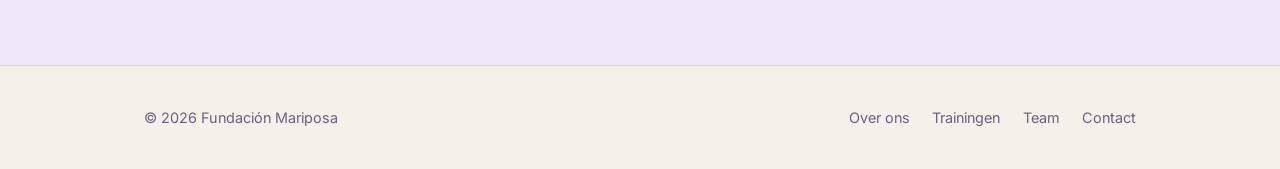
==== commit 15e01ba9: "Basic website" ====
--- a/index.html
+++ b/index.html
@@ -51,8 +51,8 @@
     <section class="hero">
       <div class="container">
         <div class="hero-copy">
-          <h1>Mensen dichter bij elkaar brengen</h1>
-          <p class="lede">
+          <h1 id="hero-headline">Mensen dichter bij elkaar brengen</h1>
+          <p class="lede" id="hero-intro">
             Fundación Mariposa ondersteunt jongeren, volwassenen en gezinnen
             met trainingen die zelfvertrouwen, sociale vaardigheden en onderling
             begrip versterken. Geen quick fix, maar aandacht die blijft hangen.
@@ -72,29 +72,29 @@
     <section class="section" id="over-ons">
       <div class="container about-grid">
         <div>
-          <p class="lede">
+          <p class="lede" id="about-lede">
             Wij geloven dat mensen sterker worden wanneer ze zich gezien en
             gehoord voelen — en dat verbinding met anderen daar de sleutel toe is.
           </p>
-          <p>
+          <p id="about-p1">
             Fundación Mariposa is opgericht vanuit de overtuiging dat sociale
             vaardigheden niet vanzelfsprekend zijn, maar wel te leren. Met onze
             trainingen, workshops en begeleidingstrajecten helpen we mensen van
             alle leeftijden om steviger in het leven te staan, grenzen aan te
             geven en betekenisvolle relaties op te bouwen.
           </p>
-          <p>
+          <p id="about-p2">
             We werken vanuit een klein, betrokken team en met vrijwilligers uit
             de gemeenschap. Onze aanpak is praktisch, laagdrempelig en altijd
             op maat van de deelnemer.
           </p>
         </div>
         <div>
-          <p>
+          <p id="about-pillars-intro">
             Onze aanpak rust op drie pijlers: persoonlijke aandacht, een veilige
             leeromgeving en de overtuiging dat iedereen verder kan groeien.
           </p>
-          <div class="stat-row">
+          <div class="stat-row" id="about-stats">
             <div class="stat">
               <span class="num">12+</span>
               <span class="label">jaar actief</span>
@@ -117,12 +117,12 @@
       <div class="container">
         <div class="section-head">
           <h2>Trainingen</h2>
-          <p class="section-intro">
+          <p class="section-intro" id="trainingen-intro">
             Elke training is opgebouwd rond een concrete vaardigheid en wordt
             begeleid door ervaren trainers.
           </p>
         </div>
-        <div class="training-list">
+        <div class="training-list" id="training-list">
           <div class="training-row">
             <div class="training-name">Weerbaarheidstraining</div>
             <div class="training-desc">
@@ -177,12 +177,12 @@
       <div class="container">
         <div class="section-head">
           <h2>Het team</h2>
-          <p class="section-intro">
+          <p class="section-intro" id="team-intro">
             Een klein team met een gedeelde overtuiging: iedereen kan groeien
             met de juiste aandacht.
           </p>
         </div>
-        <div class="team-grid">
+        <div class="team-grid" id="team-grid">
           <div class="team-card">
             <div class="avatar" style="background:#1f93a3;">EV</div>
             <div class="team-name">Naam oprichter</div>
@@ -228,14 +228,14 @@
       <div class="container contact-grid">
         <div>
           <h2>Neem contact op</h2>
-          <p>
+          <p id="contact-intro">
             Heb je een vraag over een training, wil je je aanmelden als
             vrijwilliger, of wil je de stichting steunen? Laat het ons weten.
           </p>
-          <div class="contact-details">
-            <span>info@stichtingverbinding.nl</span>
-            <span>010 - 123 45 67</span>
-            <span>Voorbeeldstraat 12, Rotterdam</span>
+          <div class="contact-details" id="contact-details">
+            <span id="contact-email">info@stichtingverbinding.nl</span>
+            <span id="contact-phone">010 - 123 45 67</span>
+            <span id="contact-address">Voorbeeldstraat 12, Rotterdam</span>
           </div>
         </div>
         <form class="contact-form" id="contact-form" action="https://formsubmit.co/ajax/franchaisco03@gmail.com" method="POST">
@@ -279,6 +279,7 @@
     </div>
   </footer>
 
+  <script src="render-content.js"></script>
   <script src="webtest.js"></script>
 </body>
 </html>
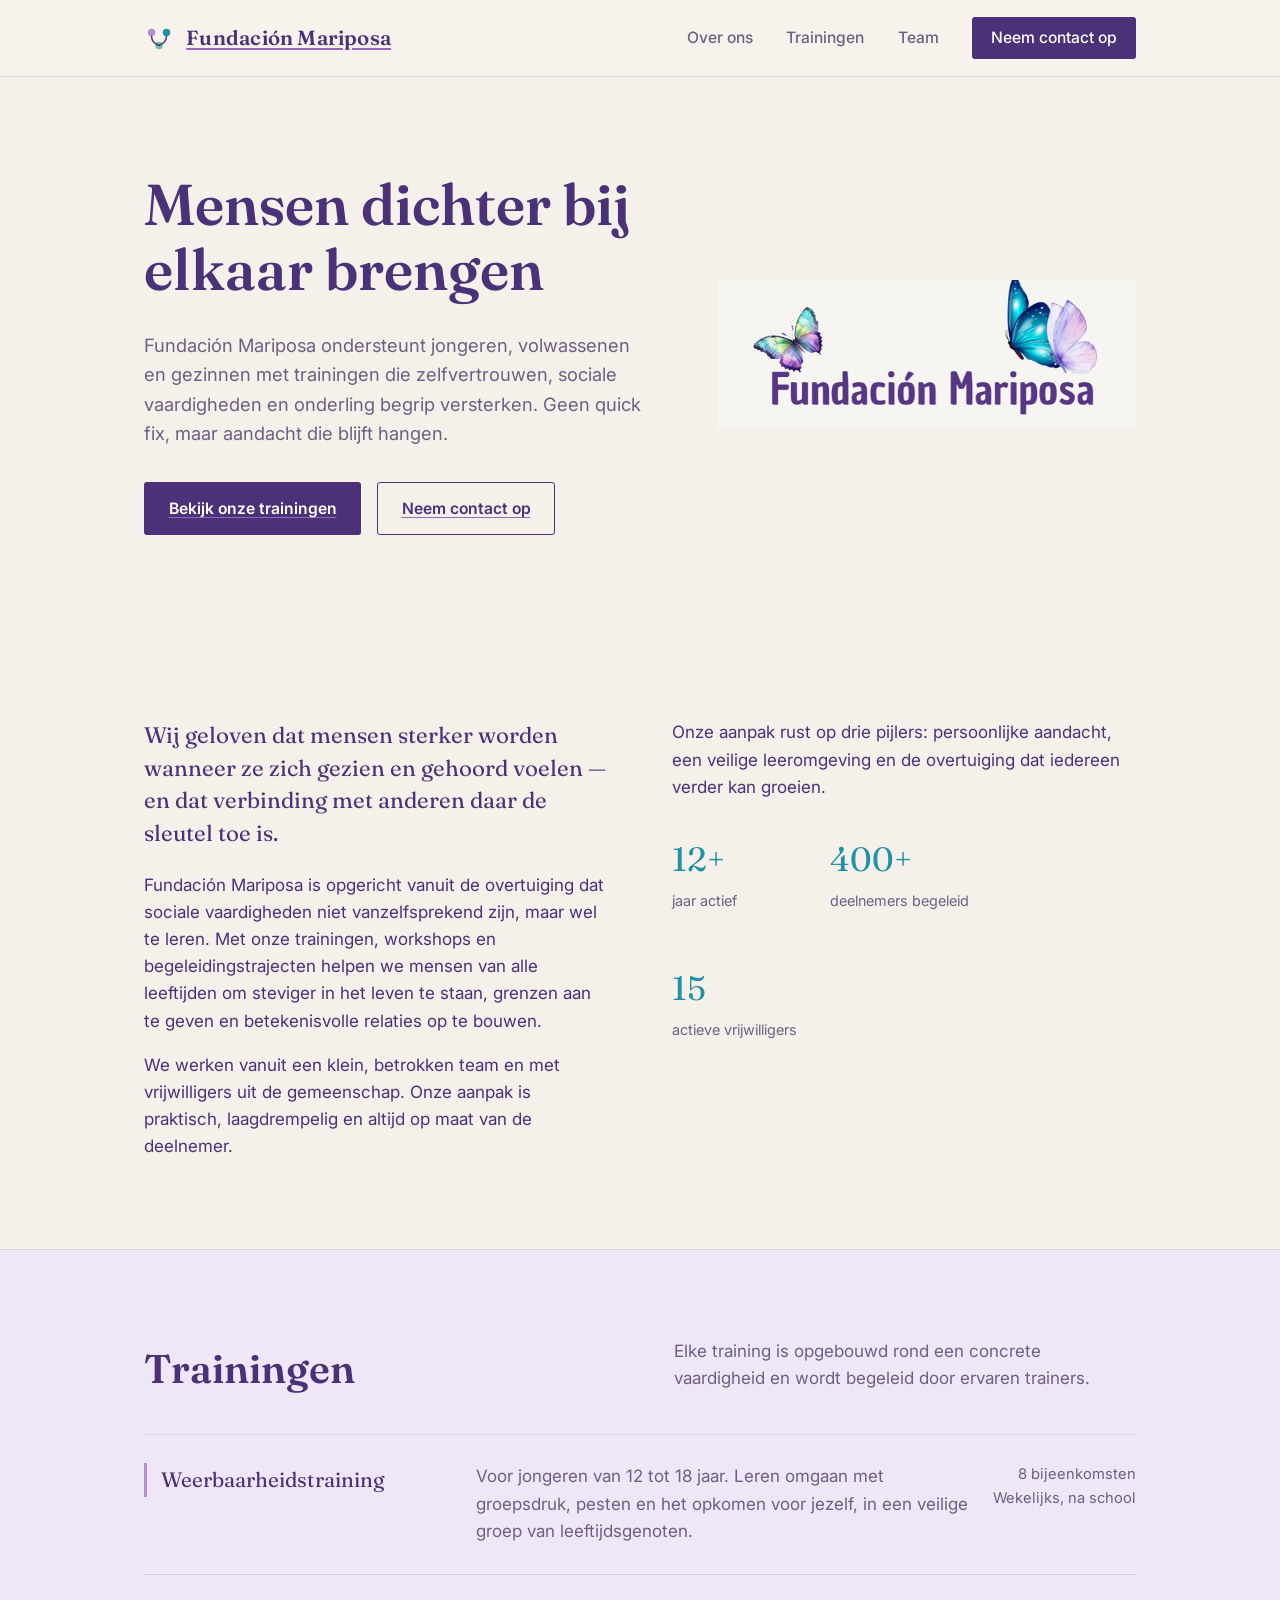
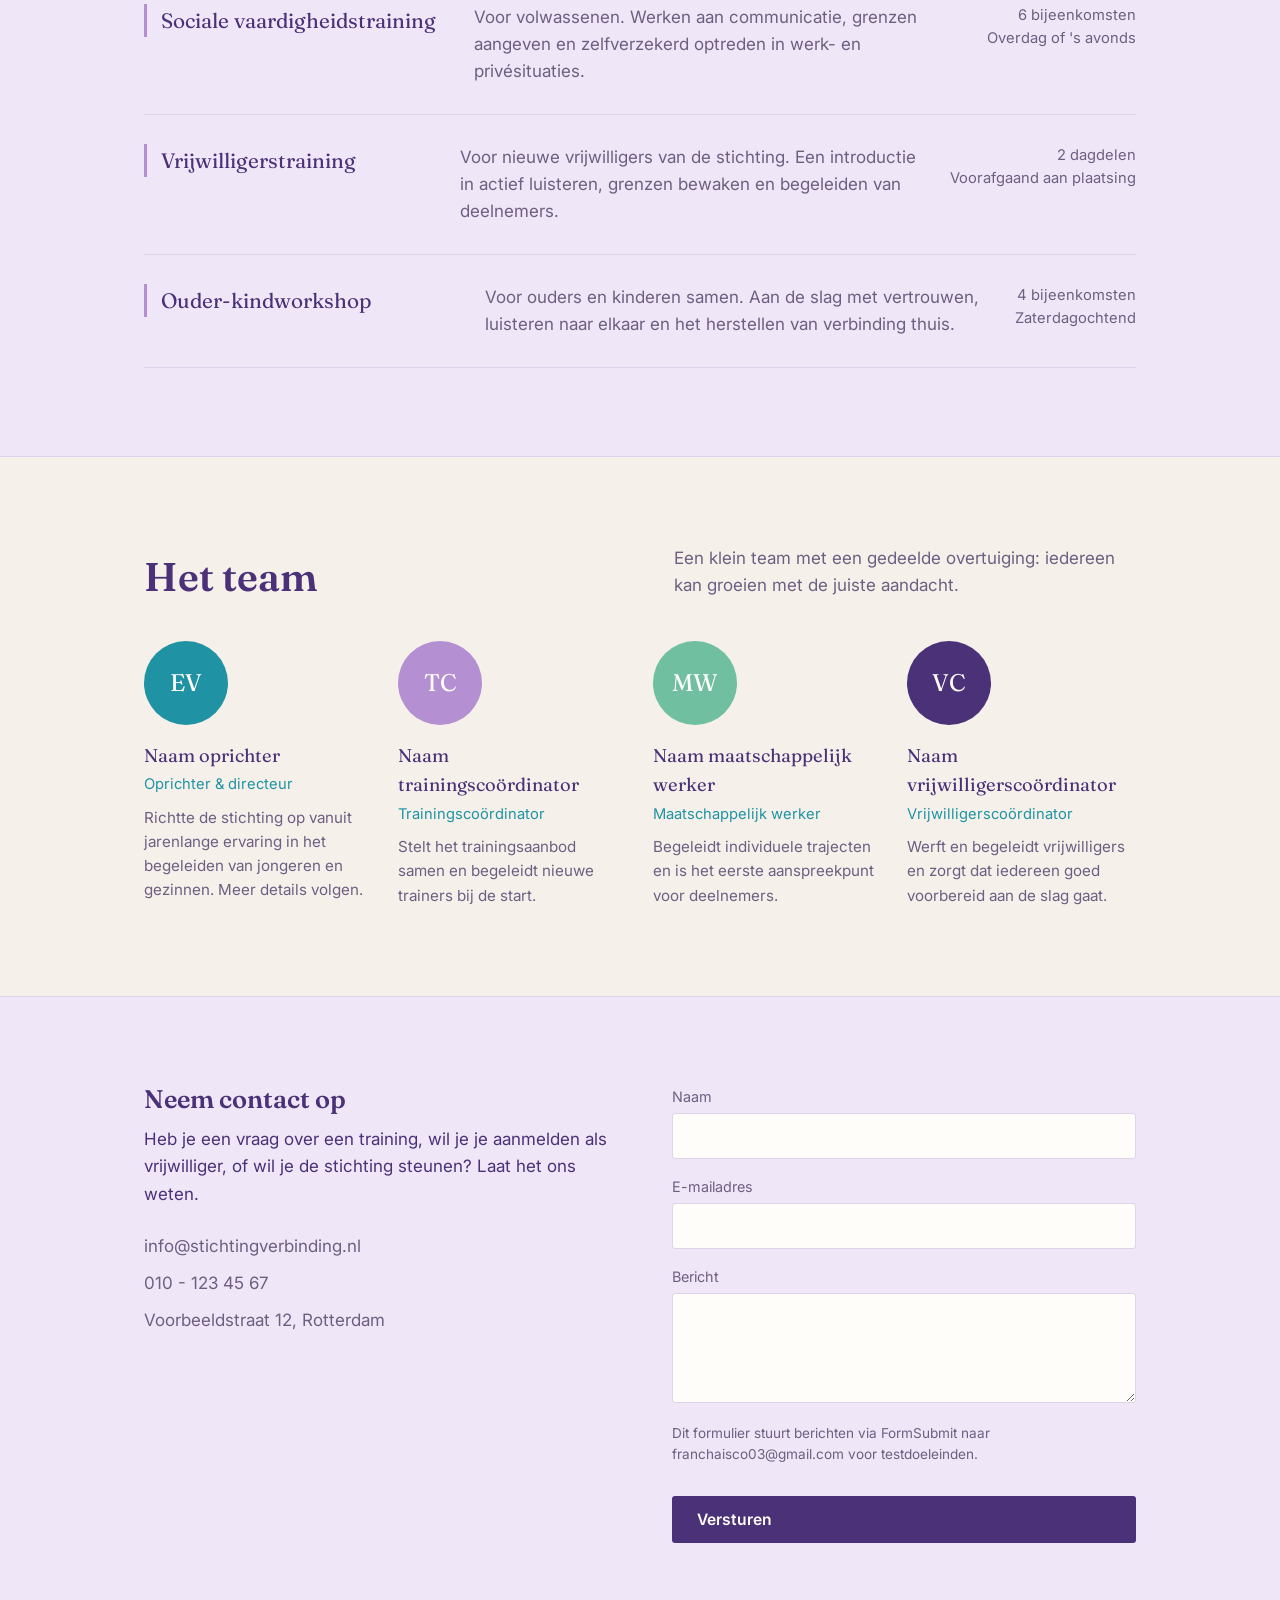
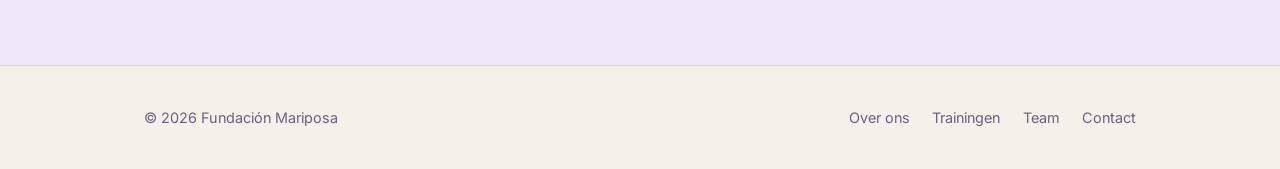
==== commit a41d38b5: "Back to basic" ====
--- a/index.html
+++ b/index.html
@@ -279,7 +279,6 @@
     </div>
   </footer>
 
-  <script src="render-content.js"></script>
   <script src="webtest.js"></script>
 </body>
 </html>
